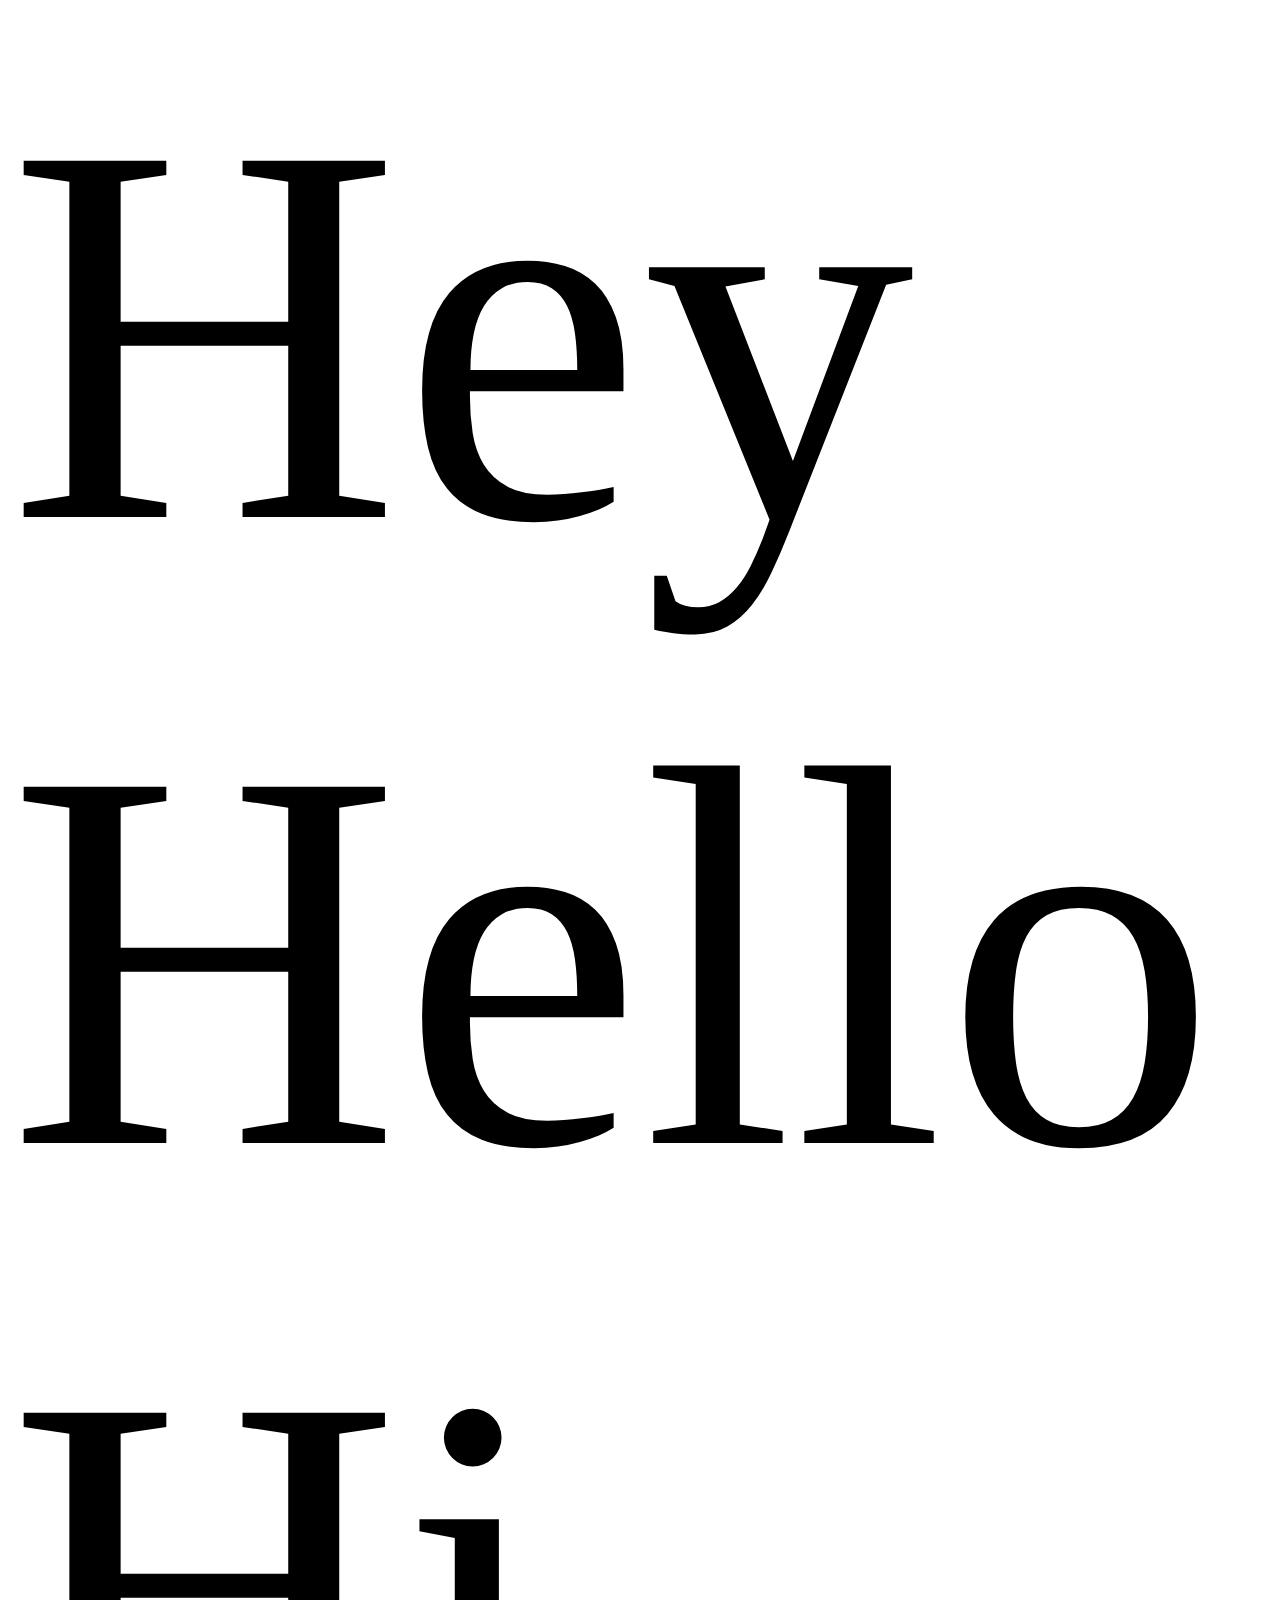
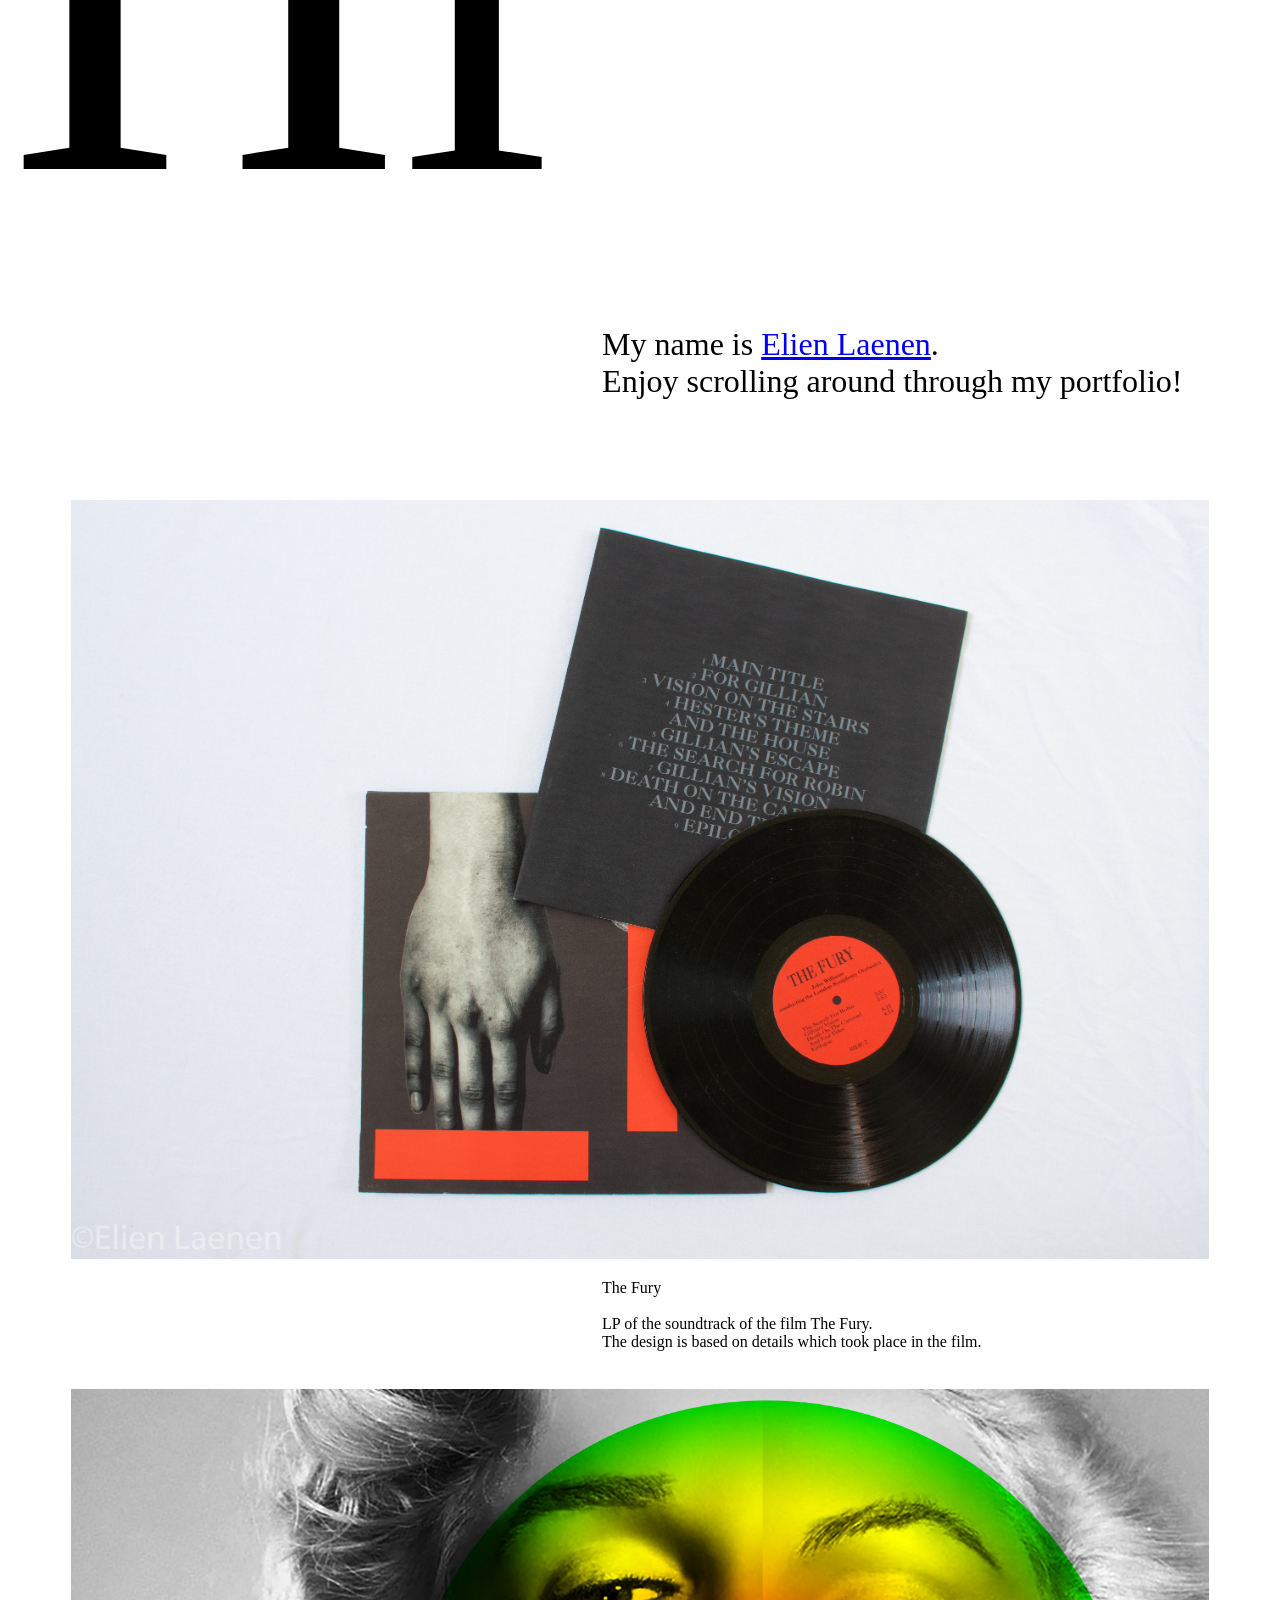
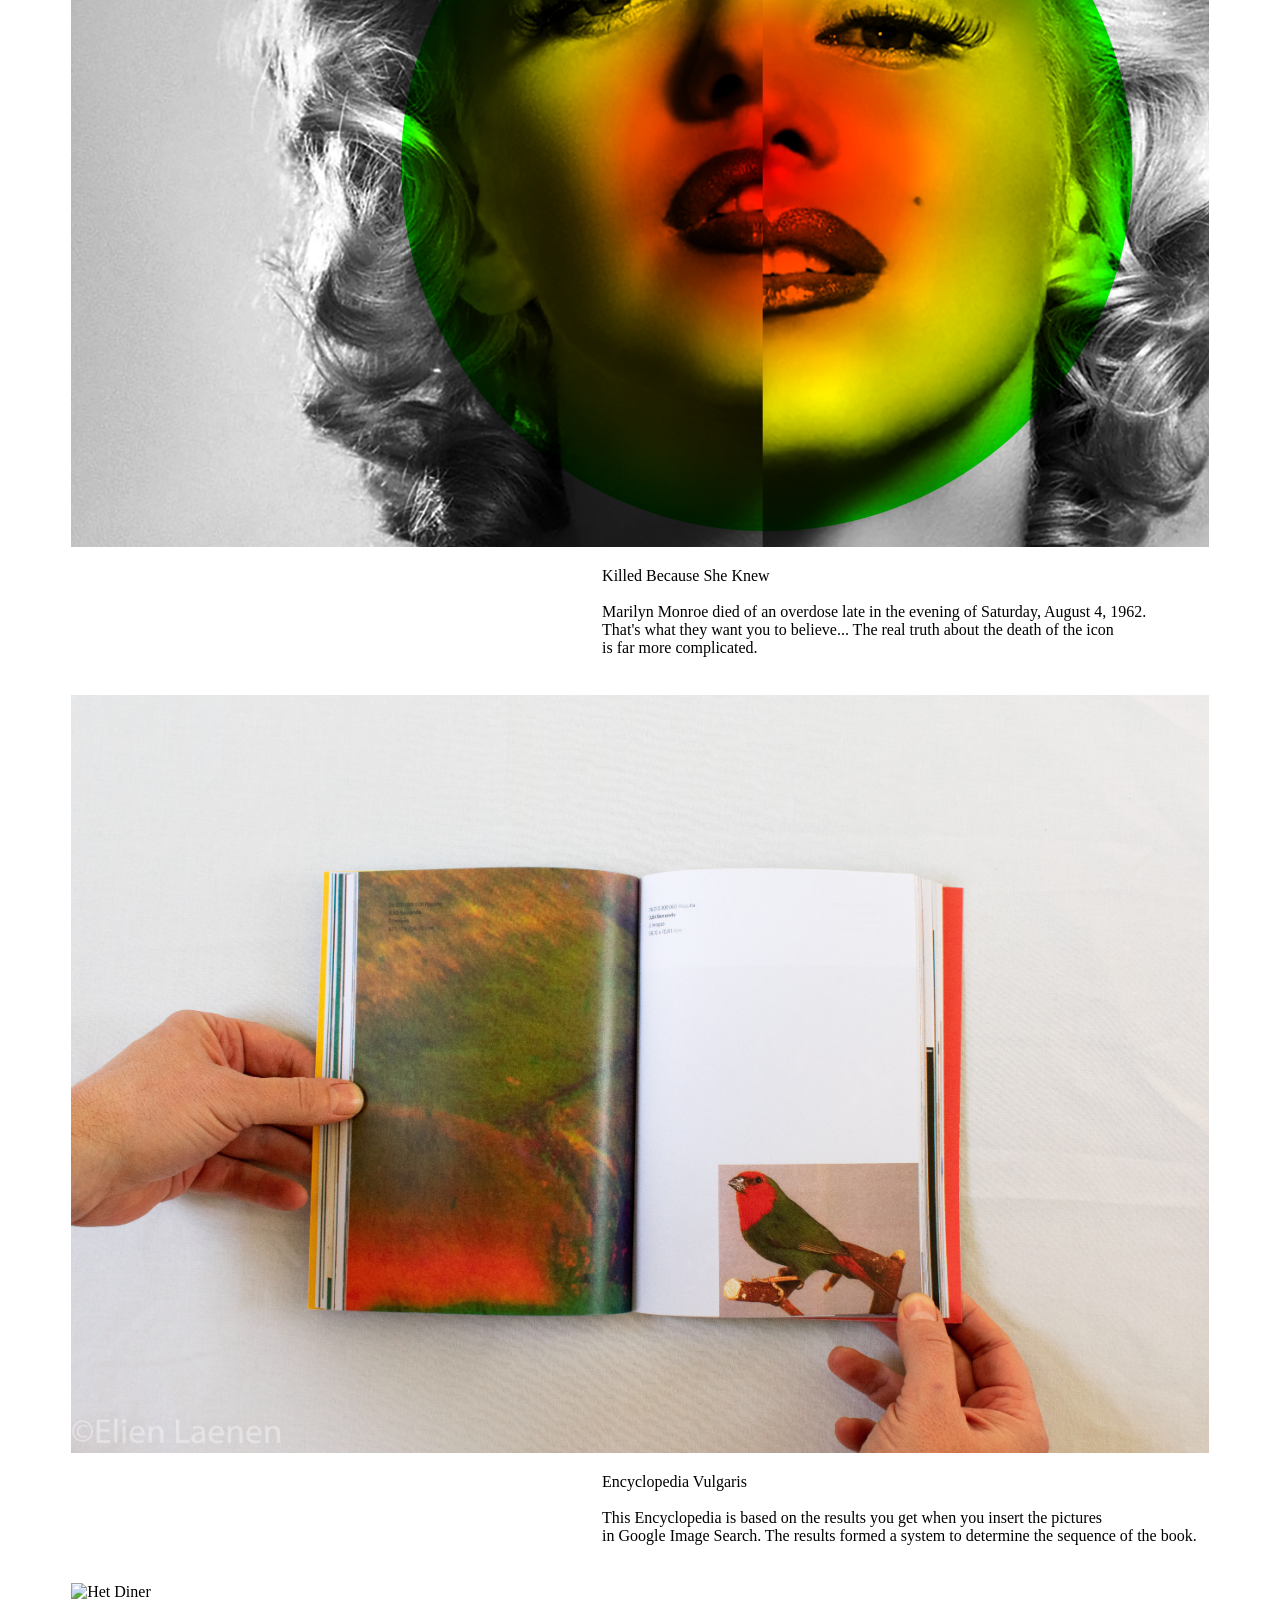
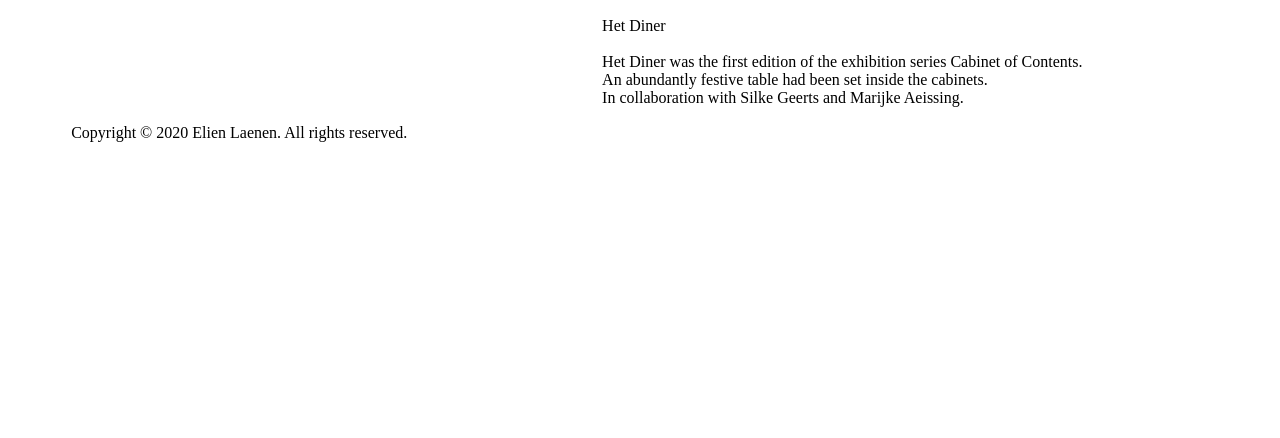
==== index.html @ 36f4681e "Add files via upload" ====
<!DOCTYPE html>
<html lang="nl">

<head>
    <meta charset="UTF-8">
    <title>Elien Laenen Portfolio</title>
    <link rel="stylesheet" href="Elien.css">

    <!-- Global site tag (gtag.js) - Google Analytics -->
    <script async src="https://www.googletagmanager.com/gtag/js?id=UA-152954721-1"></script>
    <script>
        window.dataLayer = window.dataLayer || [];

        function gtag() {
            dataLayer.push(arguments);
        }
        gtag('js', new Date());

        gtag('config', 'UA-152954721-1');

    </script>
    <link href="https://fonts.googleapis.com/css?family=Lato|Oswald&display=swap" rel="stylesheet">
    <link href="https://fonts.googleapis.com/css?family=Baskervville:400,400i|EB+Garamond&display=swap" rel="stylesheet">

    <link href="./pointer.css" rel="stylesheet">
    <script src="./pointer.js"></script>


</head>

<body>


    <h1>
        <div class="animated">
            <span>Hey</span>
            <span>Hello</span>
            <span>Hi</span>
        </div>
    </h1>

    <h2>
        My name is <a href="ElienLaenen.html" target="_parent" >Elien Laenen</a>. <br>
        Enjoy scrolling around through my portfolio!
    </h2><br><br>

    <div class="slideshow-container">
        <div class="mySlides1 fade">
            <img src="beelden/furyoverzicht.jpg" alt="The Fury" width="100%">

        </div>
        <div class="mySlides1 fade">
            <img src="beelden/furyvoor.jpg" alt="The Fury" width="100%">

        </div>
        <div class="mySlides1 fade">
            <img src="beelden/furyachter.jpg" alt="The Fury" width="100%">

        </div>

        <a class="prev" onclick="plusSlides(-1, 0)">&#10094;</a> <a class="next" onclick="plusSlides(1, 0)">&#10095;</a>
        <div style="text-align:center"> <span class="dot" onclick="currentSlide(1,0)"></span> <span class="dot" onclick="currentSlide(2,0)"></span> <span class="dot" onclick="currentSlide(3,0)"></span> </div>
    </div>
    <h3>
        The Fury <br><br>
        LP of the soundtrack of the film The Fury.<br>
        The design is based on details which took place in the film.

    </h3>

    <div class="slideshow-container">
        <div class="mySlides2 fade">
            <img src="beelden/marilyn_monroe_closeupp.jpg" alt="<M>rilyn Monroe</M>" width="100%">

        </div>
        <div class="mySlides2 fade">
            <img src="beelden/marilyn_monroe_closeupp2.jpg" alt="<M>rilyn Monroe</M>" width="100%">

        </div>
        <div class="mySlides2 fade">
            <img src="beelden/marilyn_monroe_closeupp3.jpg" alt="<M>rilyn Monroe</M>" width="100%">

        </div>
        <a class="prev" onclick="plusSlides(-1, 1)">&#10094;</a> <a class="next" onclick="plusSlides(1, 1)">&#10095;</a>
        <div style="text-align:center"> <span class="dot" onclick="currentSlide(1,1)"></span> <span class="dot" onclick="currentSlide(2,1)"></span> <span class="dot" onclick="currentSlide(3,1)"></span> </div>
    </div>
    <h3>
        Killed Because She Knew <br><br>
        Marilyn Monroe died of an overdose late in the evening of Saturday, August 4, 1962. <br>That's what they want you to believe... The real truth about the death of the icon<br> is far more complicated.

    </h3>

    <div class="slideshow-container">
        <div class="mySlides3 fade">
            <img src="beelden/E3.jpg" alt="Encyclopedie" width="100%">
        </div>
        <div class="mySlides3 fade">
            <img src="beelden/E2.jpg" alt="Encyclopedie" width="100%">
        </div>
        <div class="mySlides3 fade">
            <img src="beelden/E1.jpg" alt="Encyclopedie" width="100%">
        </div>
        <a class="prev" onclick="plusSlides(-1, 2)">&#10094;</a> <a class="next" onclick="plusSlides(1, 2)">&#10095;</a>
        <div style="text-align:center"> <span class="dot" onclick="currentSlide(1,2)"></span> <span class="dot" onclick="currentSlide(2,2)"></span> <span class="dot" onclick="currentSlide(3,2)"></span> </div>
    </div>

    <h3>
        Encyclopedia Vulgaris <br><br>
        This Encyclopedia is based on the results you get when you insert the pictures <br>in Google Image Search. The results formed a system to determine the sequence of the book.

    </h3>

    <div class="slideshow-container">
        <div class="mySlides4 fade">
            <img src="beelden/Banketgen3.jpg" alt="Het Diner" width="100%">
        </div>
        <div class="mySlides4 fade">
            <img src="beelden/Banketgen6.jpg" alt="Het Diner" width="100%">
        </div>
        <div class="mySlides4 fade">
            <img src="beelden/Banketgen5.jpg" alt="Het Diner" width="100%">
        </div>
        <div class="mySlides4 fade">
            <img src="beelden/banketgen1_2.jpg" alt="Het Diner" width="100%">

        </div>
        <a class="prev" onclick="plusSlides(-1, 3)">&#10094;</a> <a class="next" onclick="plusSlides(1, 3)">&#10095;</a>
        <div style="text-align:center"> <span class="dot" onclick="currentSlide(1,3)"></span> <span class="dot" onclick="currentSlide(2,3)"></span> <span class="dot" onclick="currentSlide(3,3)"></span> </div>
    </div>
    
     <h3>
        Het Diner <br><br>
       Het Diner was the first edition of the exhibition series Cabinet of Contents. <br>An abundantly festive table had been set inside the cabinets.
       <br> In collaboration with Silke Geerts and Marijke Aeissing.

    </h3>
    <!--     <div class="slideshow-container">
        <div class="mySlides5 fade">
            <!--Image here-->
    <!--          <div class="image img1">Image 5-1</div>
        </div>
        <div class="mySlides5 fade">
            <!--Image here-->
    <!--           <div class="image img2">Image 5-2</div>
        </div>
        <div class="mySlides5 fade">
            <!--Image here-->
    <!--           <div class="image img3">Image 5-3</div>
        </div>
        <a class="prev" onclick="plusSlides(-1, 4)">&#10094;</a> <a class="next" onclick="plusSlides(1, 4)">&#10095;</a>
        <div style="text-align:center"> <span class="dot" onclick="currentSlide(1,4)"></span> <span class="dot" onclick="currentSlide(2,4)"></span> <span class="dot" onclick="currentSlide(3,4)"></span> </div>
    </div> -->

    <script>
        var slideIndex = [1, 1, 1, 1, 1];
        var slideId = ["mySlides1", "mySlides2", "mySlides3", "mySlides4", "mySlides5"]
        showSlides(1, 0);
        showSlides(1, 1);
        showSlides(1, 2);
        showSlides(1, 3);
        showSlides(1, 4);

        function plusSlides(n, no) {
            showSlides(slideIndex[no] += n, no);
        }

        function currentSlide(n, no) {
            showSlides(slideIndex[no] = n, no);
        }

        function showSlides(n, no) {
            var i;
            var x = document.getElementsByClassName(slideId[no]);
            if (n > x.length) {
                slideIndex[no] = 1
            }
            if (n < 1) {
                slideIndex[no] = x.length
            }
            for (i = 0; i < x.length; i++) {
                x[i].style.display = "none";
            }
            x[slideIndex[no] - 1].style.display = "block";
        }

    </script>
<footer>
  <p3>Copyright © 2020 Elien Laenen. All rights reserved.</p3>
  
</footer>

</body>

</html>
---- Elien.css ----
@font-face {
    font-family: "century_old_style_revival_tRg";
    src: url("file:///C:/Users/elien/Documents/eigen%20projecten/site/Fonts/elienlaenen_revival-webfont.eot");
    src: url("file:///C:/Users/elien/Documents/eigen%20projecten/site/Fonts/elienlaenen_revival-webfont.woff") format("woff"),
        url("file:///C:/Users/elien/Documents/eigen%20projecten/site/Fonts/elienlaenen_revival-webfont.ttf") format("truetype"),
        url("file:///C:/Users/elien/Documents/eigen%20projecten/site/Fonts/elienlaenen_revival-webfont.svg#TypoRevival") format("svg");
    font-weight: normal;
    font-style: normal;
}

@font-face {
    font-family: "drupeletregular";
    src: url("file:///C:/Users/elien/Documents/eigen%20projecten/site/Fonts/elienlaenen_drupelet-webfont.eot");
    src: url("file:///C:/Users/elien/Documents/eigen%20projecten/site/Fonts/elienlaenen_drupelet-webfont.woff2") format('woff2'),
        url("file:///C:/Users/elien/Documents/eigen%20projecten/site/Fonts/elienlaenen_drupelet-webfont.woff") format('woff'),
        url("file:///C:/Users/elien/Documents/eigen%20projecten/site/Fonts/elienlaenen_drupelet-webfont.ttf") format('truetype');
    font-weight: normal;
    font-style: normal;
}


@font-face {
    font-family: "Crookregular";
    src: url("file:///C:/Users/elien/Documents/eigen%20projecten/site/Fonts/elienlaenen_crook-webfont.eot");
    src: url("file:///C:/Users/elien/Documents/eigen%20projecten/site/Fonts/elienlaenen_crook-webfont.woff2") format('woff2'),
        url("file:///C:/Users/elien/Documents/eigen%20projecten/site/Fonts/elienlaenen_crook-webfont.woff") format('woff'),
        url("file:///C:/Users/elien/Documents/eigen%20projecten/site/Fonts/elienlaenen_crook-webfont.ttf") format('truetype');
    font-weight: normal;
    font-style: normal;

}



/*body { cursor: url(cursorPNG2-01.png), pointer ; } */


/* @keyframes h1 {
0% {opacity:0;}
100% {opacity:1;}
}
*/

@-webkit-keyframes fade-in {
    0% {
        opacity: 0;
    }

    100% {
        opacity: 1;
    }
}

@keyframes fade-in {
    0% {
        opacity: 0;
    }

    100% {
        opacity: 1;
    }
}

h1 span {
    font-family: "drupeletregular";
    font-size: 1700%;
    text-align: center;
    font-weight: normal;
    animation-name: h1;
    animation-duration: 3s;
    animation-direction: alternate;

    -webkit-animation: fade-in 2s ease-in 0s infinite alternate both;
    animation: fade-in 2s ease-in 0s infinite alternate both;
}

h1 span:nth-child(2) {
    animation-delay: 2s;
    -ms-animation-delay: 2s;
    -webkit-animation-delay: 2s;
}

h1 span:nth-child(3) {
    animation-delay: 3s;
    -ms-animation-delay: 3s;
    -webkit-animation-delay: 3s;
}

h1 span:nth-child(4) {
    animation-delay: 5s;
    -ms-animation-delay: 5s;
    -webkit-animation-delay: 5s;
}


h2 {
    font-family: "century_old_style_revival_tRg";
    font-weight: normal;
    font-size: 200%;
    padding-left: 47%;

}

h3 {
    font-family: "century_old_style_revival_tRg";
    font-weight: normal;
    font-size: 100%;
    padding-left: 47%;
}

h4 {
    font-family: "century_old_style_revival_tRg";
    font-weight: normal;
    font-size: 200%;
    padding-left: 30%;
}

p {
    font-family: "century_old_style_revival_tRg";
    font-weight: normal;
    font-size: 100%;
    padding-left: 30%;
    padding-right: 30%;
    line-height: 120%;
}

p2 {
    font-family: "century_old_style_revival_tRg";
    font-weight: normal;
    font-size: 100%;
    padding-right: 30%;
    line-height: 120%;
    padding-left: 30%;
    position: absolute;
    bottom: 0%;
    width: 99%;
    height: 4%;
}

p3 {
    font-family: "century_old_style_revival_tRg";
    font-weight: normal;
    font-size: 100%;
    padding-right: 30%;
    line-height: 120%;
    margin-left: 5%;
    position: relative;
    bottom: 0%;
    width: 99%;
}



* {
    box-sizing: border-box
}

/* Slideshow container */
.slideshow-container {
    max-width: 90%;
    position: relative;
    margin: auto;
    margin-top: 3%;
}

/* Hide the images by default */
.mySlides {
    display: none;
}



/* Next & previous buttons */

.next {
    cursor: url(pijlR2.png), pointer;
    ;
    position: absolute;
    top: 0px;
    width: auto;
    height: 100%;
    padding: 20%;
    color: transparent;
    font-weight: bold;
    font-size: 18px;
    transition: 0.6s ease;
    user-select: none;
}

.prev {
    cursor: url(pijlL2.png), pointer;
    ;
    position: absolute;
    top: 0px;
    width: auto;
    height: 100%;
    padding: 20%;
    color: transparent;
    font-weight: bold;
    font-size: 18px;
    transition: 0.6s ease;
    user-select: none;
}

/* Position the "next button" to the right */
.next {
    right: 0;

}

/* On hover, add a black background color with a little bit see-through */
.prev:hover,
.next:hover {
    background-color: transparent;
}

/* Caption text */
.text {
    color: black;
    font-family: "century_old_style_revival_tRg";
    font-size: 16px;
    position: absolute;
    bottom: 8px;
    width: 100%;
    text-align: center;
}



/* Fading animation */
.fade {
    -webkit-animation-name: fade;
    -webkit-animation-duration: 1.5s;
    animation-name: fade;
    animation-duration: 1.5s;
}

@-webkit-keyframes fade {
    from {
        opacity: .4
    }

    to {
        opacity: 1
    }
}

@keyframes fade {
    from {
        opacity: .4
    }

    to {
        opacity: 1
    }
}


.afbeeldingen {

    display: inline;

}
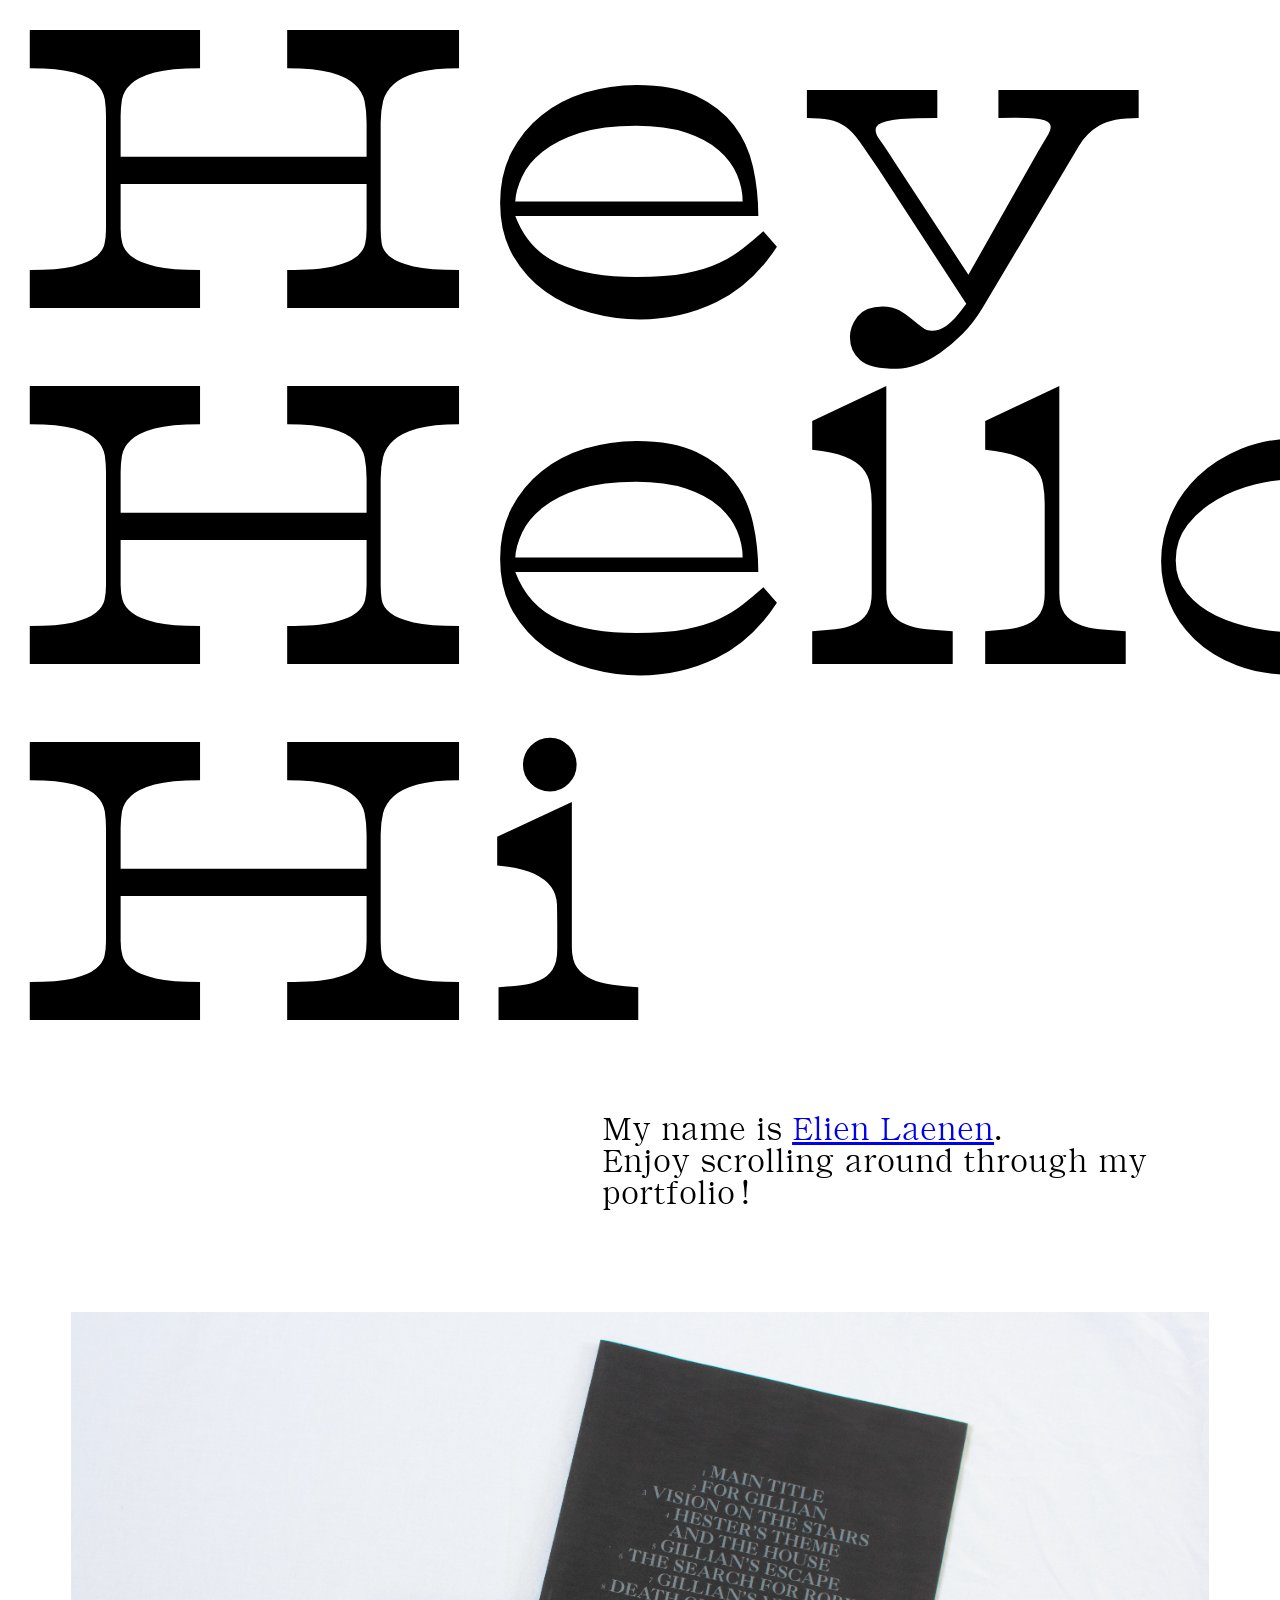
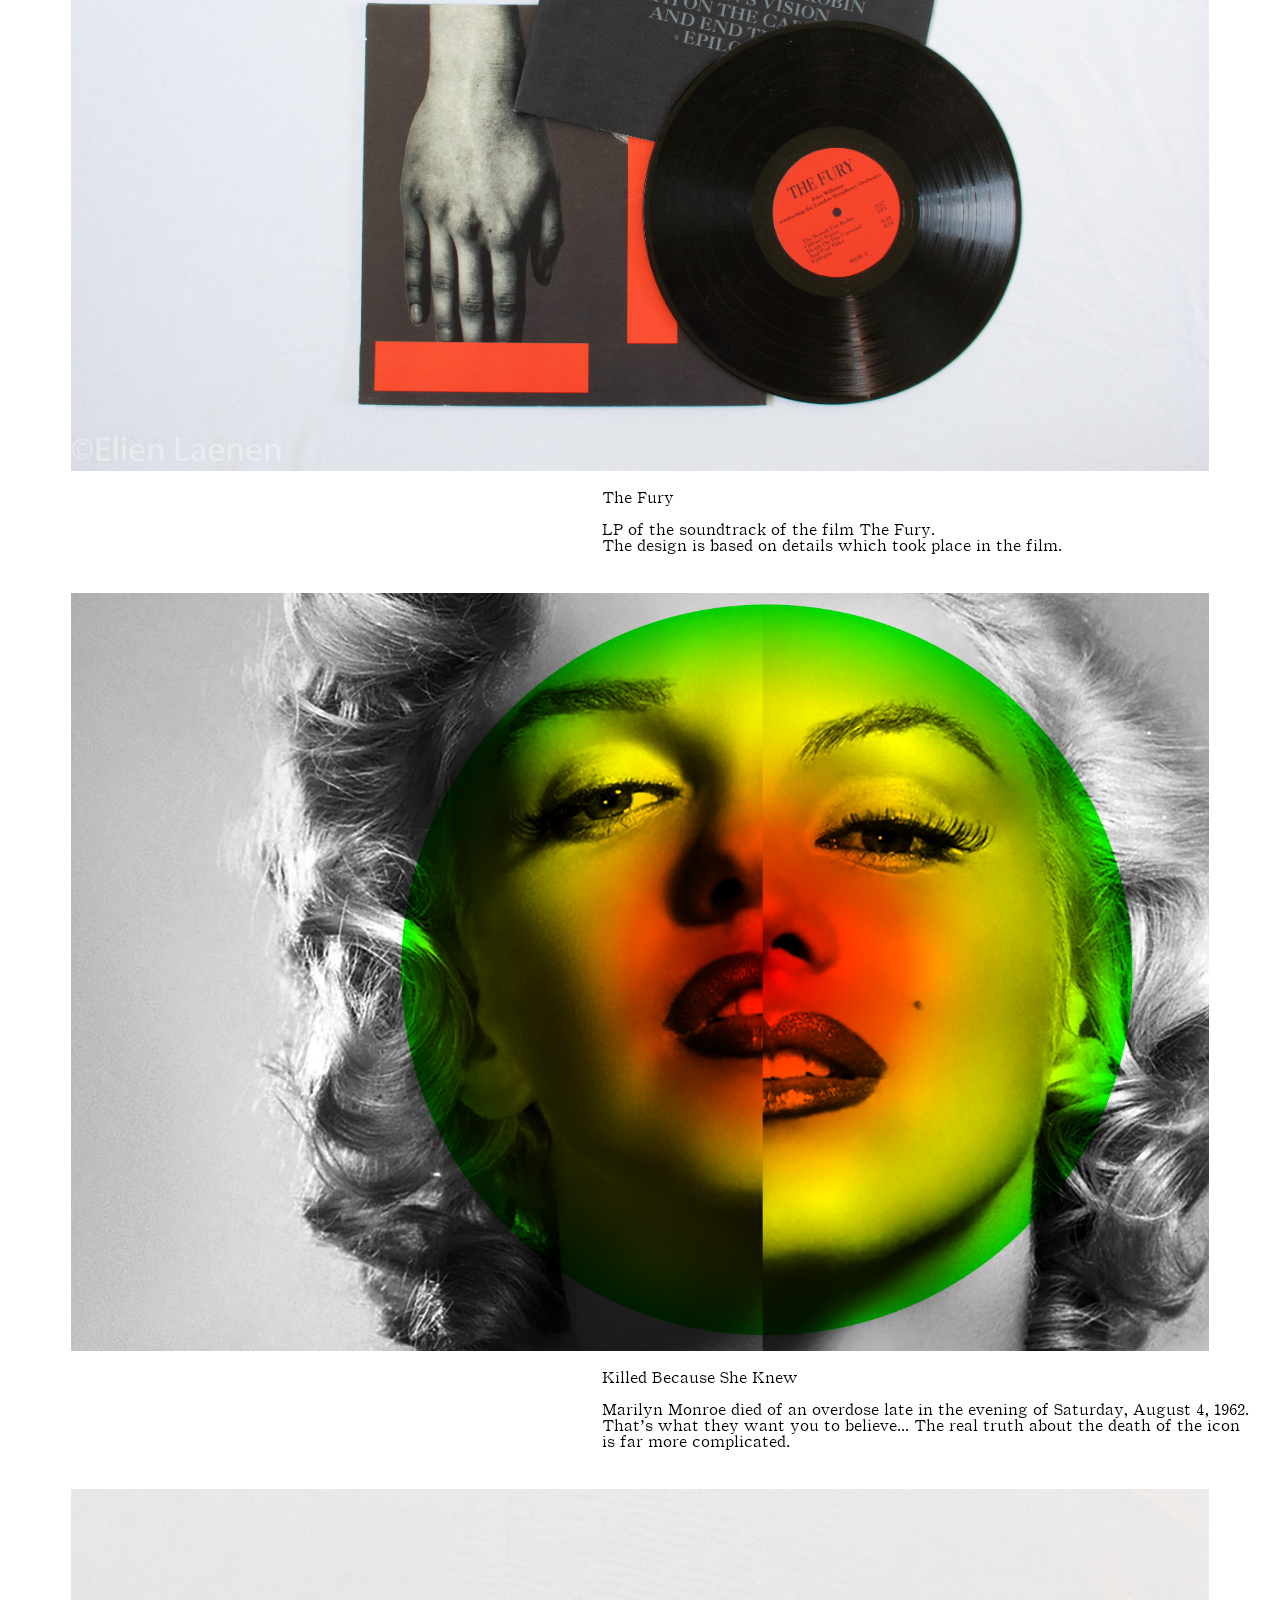
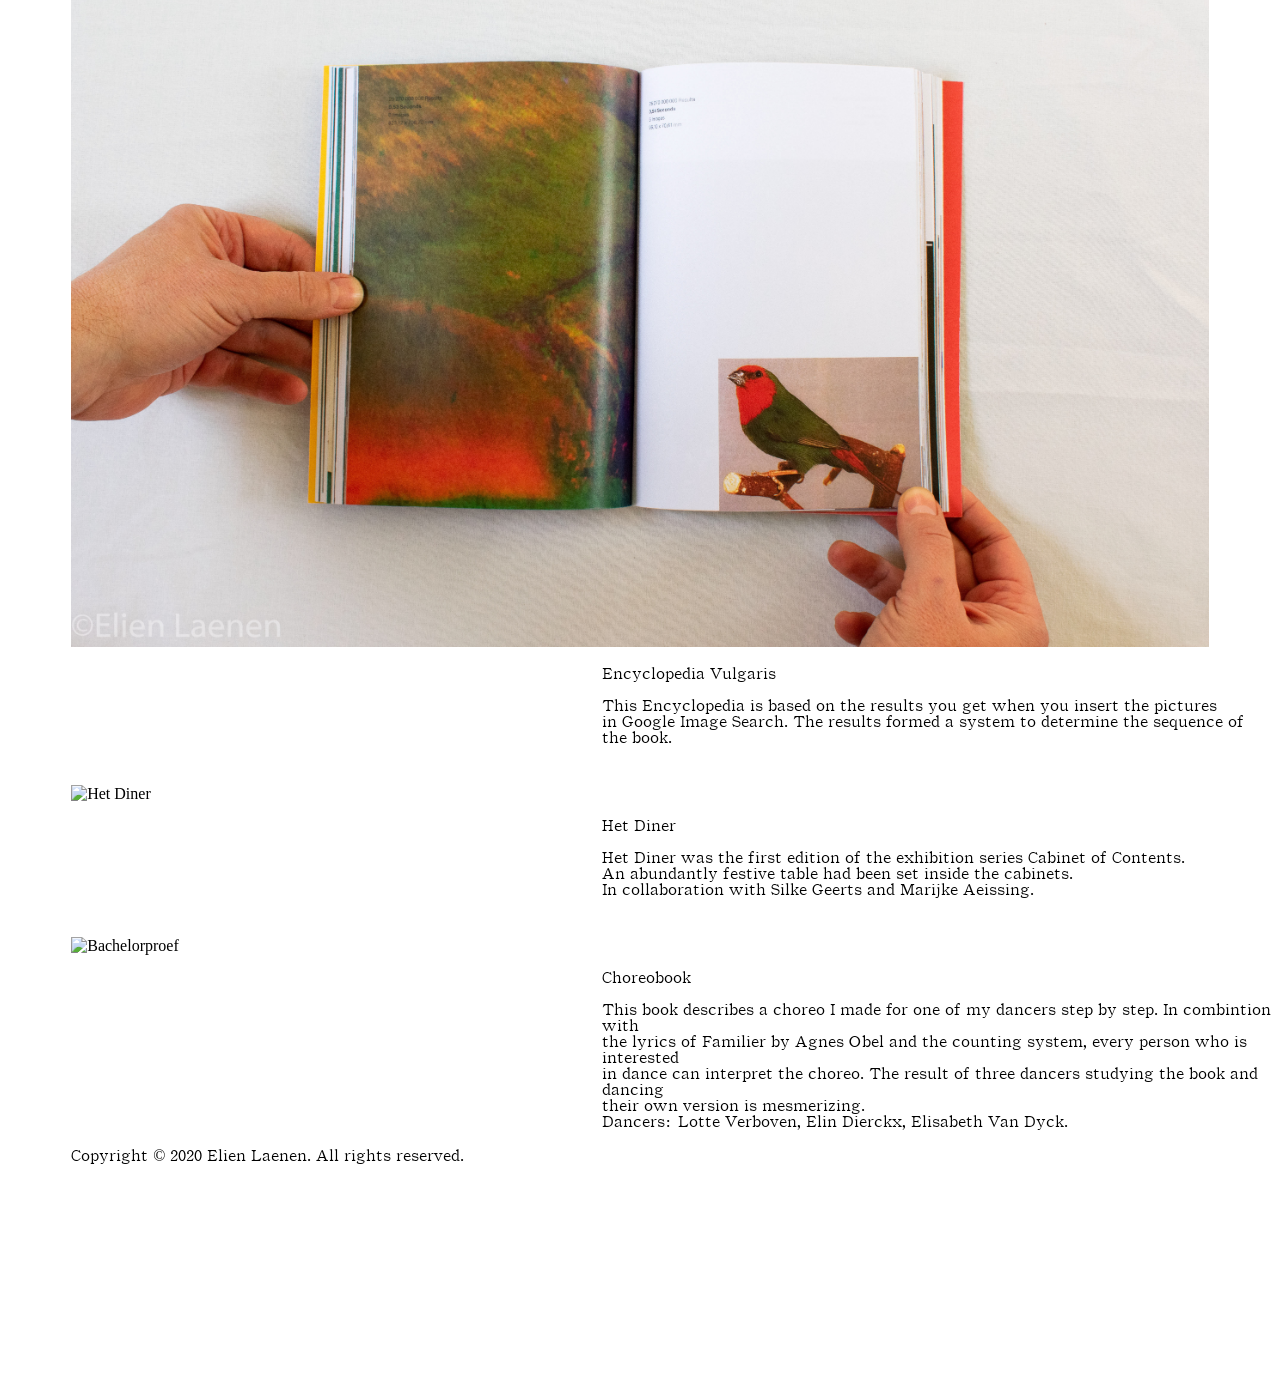
==== commit 9234aad7: "Add files via upload" ====
--- a/index.html
+++ b/index.html
@@ -40,7 +40,7 @@
     </h1>
 
     <h2>
-        My name is <a href="ElienLaenen.html" target="_parent" >Elien Laenen</a>. <br>
+        My name is <a href="ElienLaenen.html" target="_parent">Elien Laenen</a>. <br>
         Enjoy scrolling around through my portfolio!
     </h2><br><br>
 
@@ -127,29 +127,36 @@
         <a class="prev" onclick="plusSlides(-1, 3)">&#10094;</a> <a class="next" onclick="plusSlides(1, 3)">&#10095;</a>
         <div style="text-align:center"> <span class="dot" onclick="currentSlide(1,3)"></span> <span class="dot" onclick="currentSlide(2,3)"></span> <span class="dot" onclick="currentSlide(3,3)"></span> </div>
     </div>
-    
-     <h3>
+
+    <h3>
         Het Diner <br><br>
-       Het Diner was the first edition of the exhibition series Cabinet of Contents. <br>An abundantly festive table had been set inside the cabinets.
-       <br> In collaboration with Silke Geerts and Marijke Aeissing.
-
-    </h3>
-    <!--     <div class="slideshow-container">
+        Het Diner was the first edition of the exhibition series Cabinet of Contents. <br>An abundantly festive table had been set inside the cabinets.
+        <br> In collaboration with Silke Geerts and Marijke Aeissing.
+
+    </h3>
+
+    <div class="slideshow-container">
         <div class="mySlides5 fade">
-            <!--Image here-->
-    <!--          <div class="image img1">Image 5-1</div>
+            <img src="beelden/200.JPG" alt="Bachelorproef" width="100%">
         </div>
         <div class="mySlides5 fade">
-            <!--Image here-->
-    <!--           <div class="image img2">Image 5-2</div>
+            <img src="beelden/201.JPG" alt="Bachelorproef" width="100%">
         </div>
         <div class="mySlides5 fade">
-            <!--Image here-->
-    <!--           <div class="image img3">Image 5-3</div>
-        </div>
+            <img src="beelden/202.JPG" alt="Bachelorproef" width="100%">
+        </div>
+    <div class="mySlides5 fade">
+        <video width="100%" controls>
+            <source src="beelden/FILMJURY.mp4" type="video/mp4">
+        </video>
+    </div>
         <a class="prev" onclick="plusSlides(-1, 4)">&#10094;</a> <a class="next" onclick="plusSlides(1, 4)">&#10095;</a>
         <div style="text-align:center"> <span class="dot" onclick="currentSlide(1,4)"></span> <span class="dot" onclick="currentSlide(2,4)"></span> <span class="dot" onclick="currentSlide(3,4)"></span> </div>
-    </div> -->
+    </div>
+    <h3>
+        Choreobook <br><br>
+        This book describes a choreo I made for one of my dancers step by step. In combintion with <br> the lyrics of Familier by Agnes Obel and the counting system, every person who is interested <br>in dance can interpret the choreo. The result of three dancers studying the book and dancing <br>their own version is mesmerizing. <br> Dancers: Lotte Verboven, Elin Dierckx, Elisabeth Van Dyck.
+    </h3>
 
     <script>
         var slideIndex = [1, 1, 1, 1, 1];
@@ -184,10 +191,10 @@
         }
 
     </script>
-<footer>
-  <p3>Copyright © 2020 Elien Laenen. All rights reserved.</p3>
-  
-</footer>
+    <footer>
+        <p3>Copyright © 2020 Elien Laenen. All rights reserved.</p3>
+
+    </footer>
 
 </body>
 
--- a/Elien.css
+++ b/Elien.css
@@ -1,19 +1,19 @@
 @font-face {
     font-family: "century_old_style_revival_tRg";
-    src: url("file:///C:/Users/elien/Documents/eigen%20projecten/site/Fonts/elienlaenen_revival-webfont.eot");
-    src: url("file:///C:/Users/elien/Documents/eigen%20projecten/site/Fonts/elienlaenen_revival-webfont.woff") format("woff"),
-        url("file:///C:/Users/elien/Documents/eigen%20projecten/site/Fonts/elienlaenen_revival-webfont.ttf") format("truetype"),
-        url("file:///C:/Users/elien/Documents/eigen%20projecten/site/Fonts/elienlaenen_revival-webfont.svg#TypoRevival") format("svg");
+    src: url("Fonts/elienlaenen_revival-webfont.eot");
+    src: url("Fonts/elienlaenen_revival-webfont.woff") format("woff"),
+        url("Fonts/elienlaenen_revival-webfont.ttf") format("truetype"),
+        url("Fonts/elienlaenen_revival-webfont.svg#TypoRevival") format("svg");
     font-weight: normal;
     font-style: normal;
 }
 
 @font-face {
     font-family: "drupeletregular";
-    src: url("file:///C:/Users/elien/Documents/eigen%20projecten/site/Fonts/elienlaenen_drupelet-webfont.eot");
-    src: url("file:///C:/Users/elien/Documents/eigen%20projecten/site/Fonts/elienlaenen_drupelet-webfont.woff2") format('woff2'),
-        url("file:///C:/Users/elien/Documents/eigen%20projecten/site/Fonts/elienlaenen_drupelet-webfont.woff") format('woff'),
-        url("file:///C:/Users/elien/Documents/eigen%20projecten/site/Fonts/elienlaenen_drupelet-webfont.ttf") format('truetype');
+    src: url("Fonts/elienlaenen_drupelet-webfont.eot");
+    src: url("Fonts/elienlaenen_drupelet-webfont.woff2") format('woff2'),
+        url("Fonts/elienlaenen_drupelet-webfont.woff") format('woff'),
+        url("Fonts/elienlaenen_drupelet-webfont.ttf") format('truetype');
     font-weight: normal;
     font-style: normal;
 }
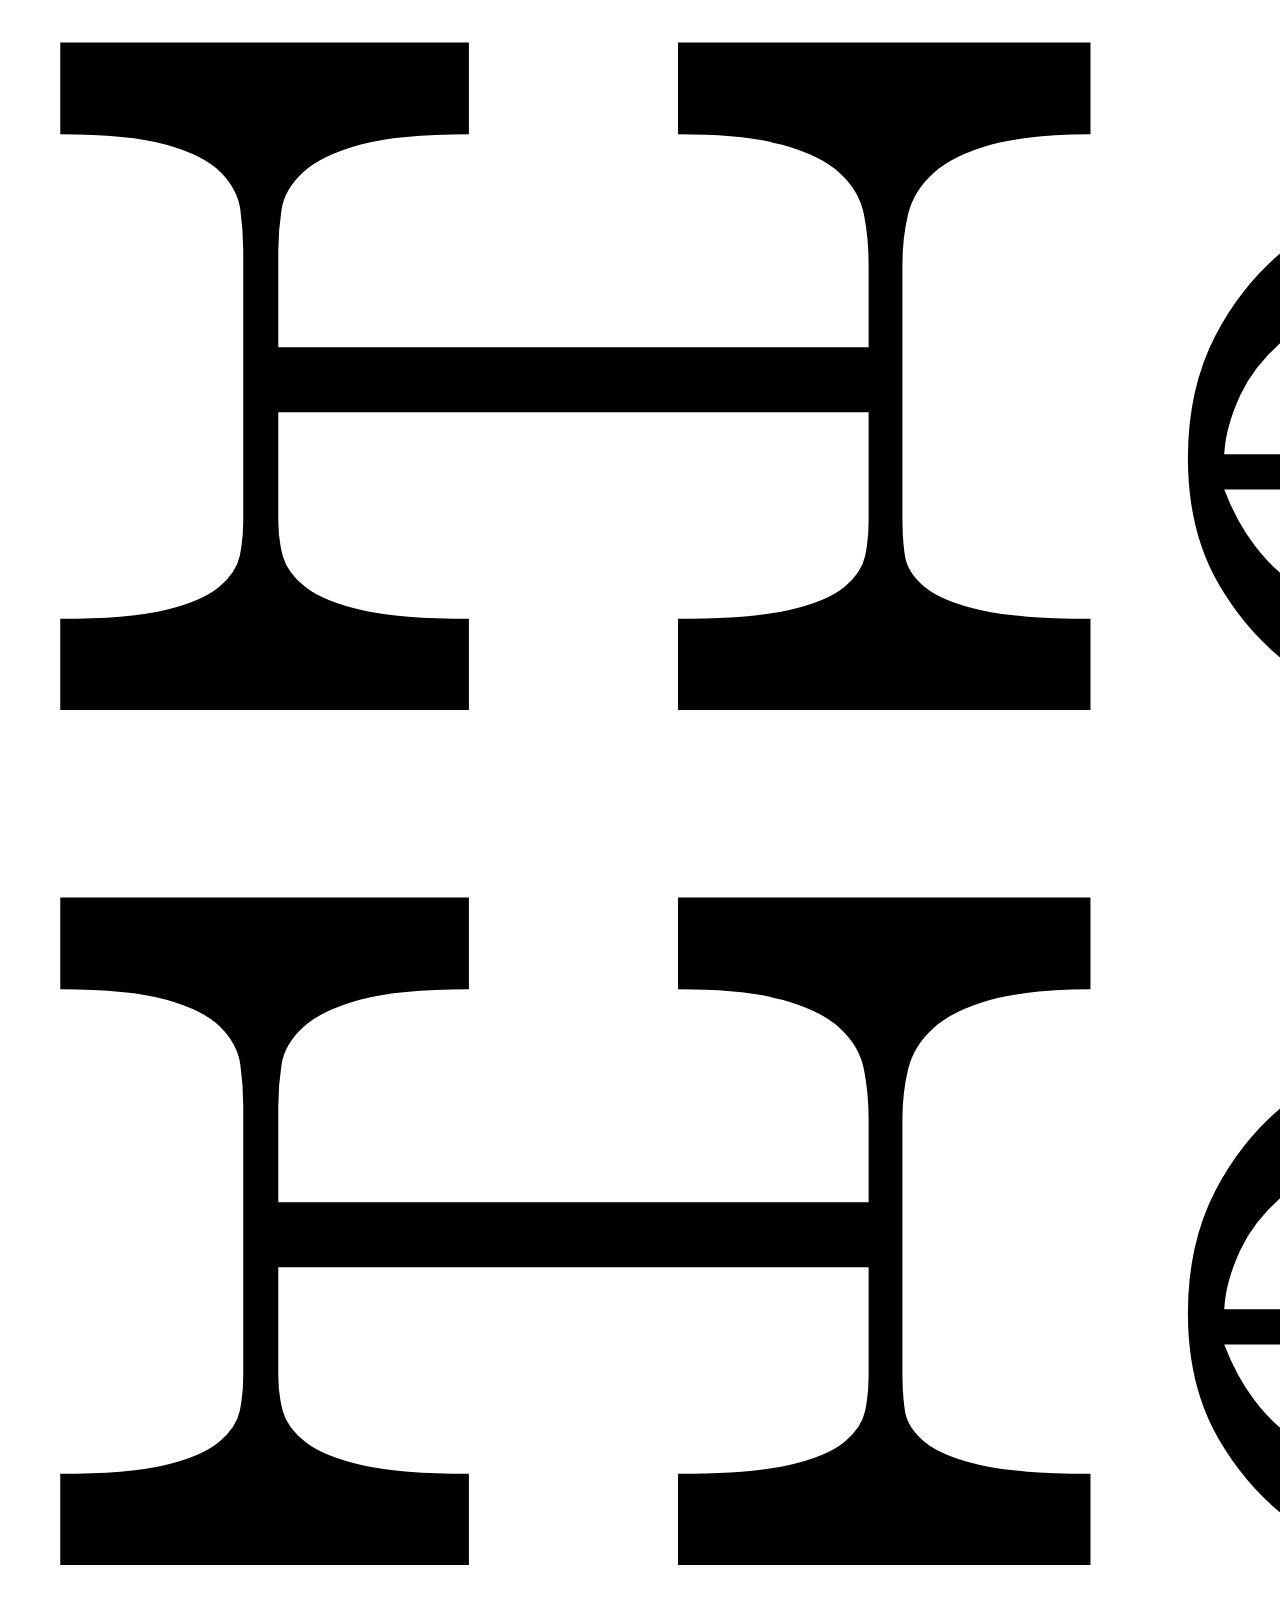
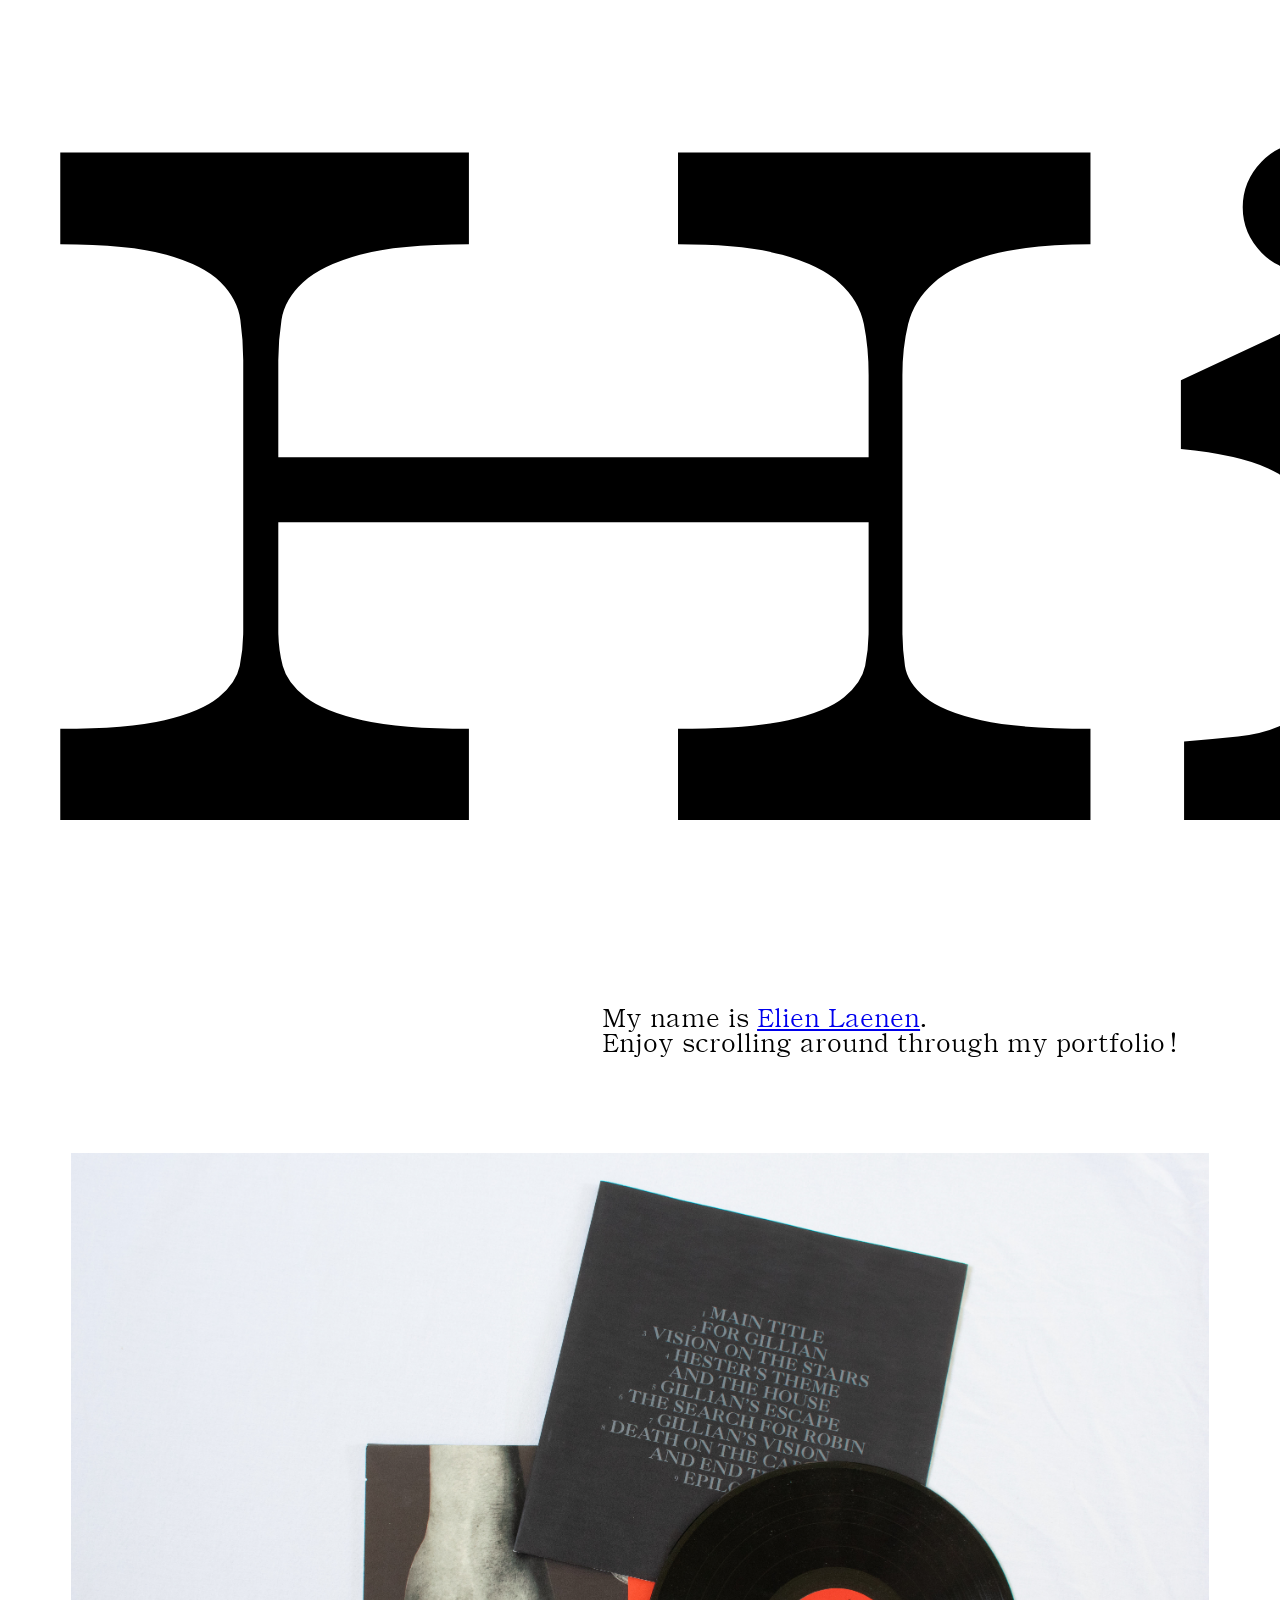
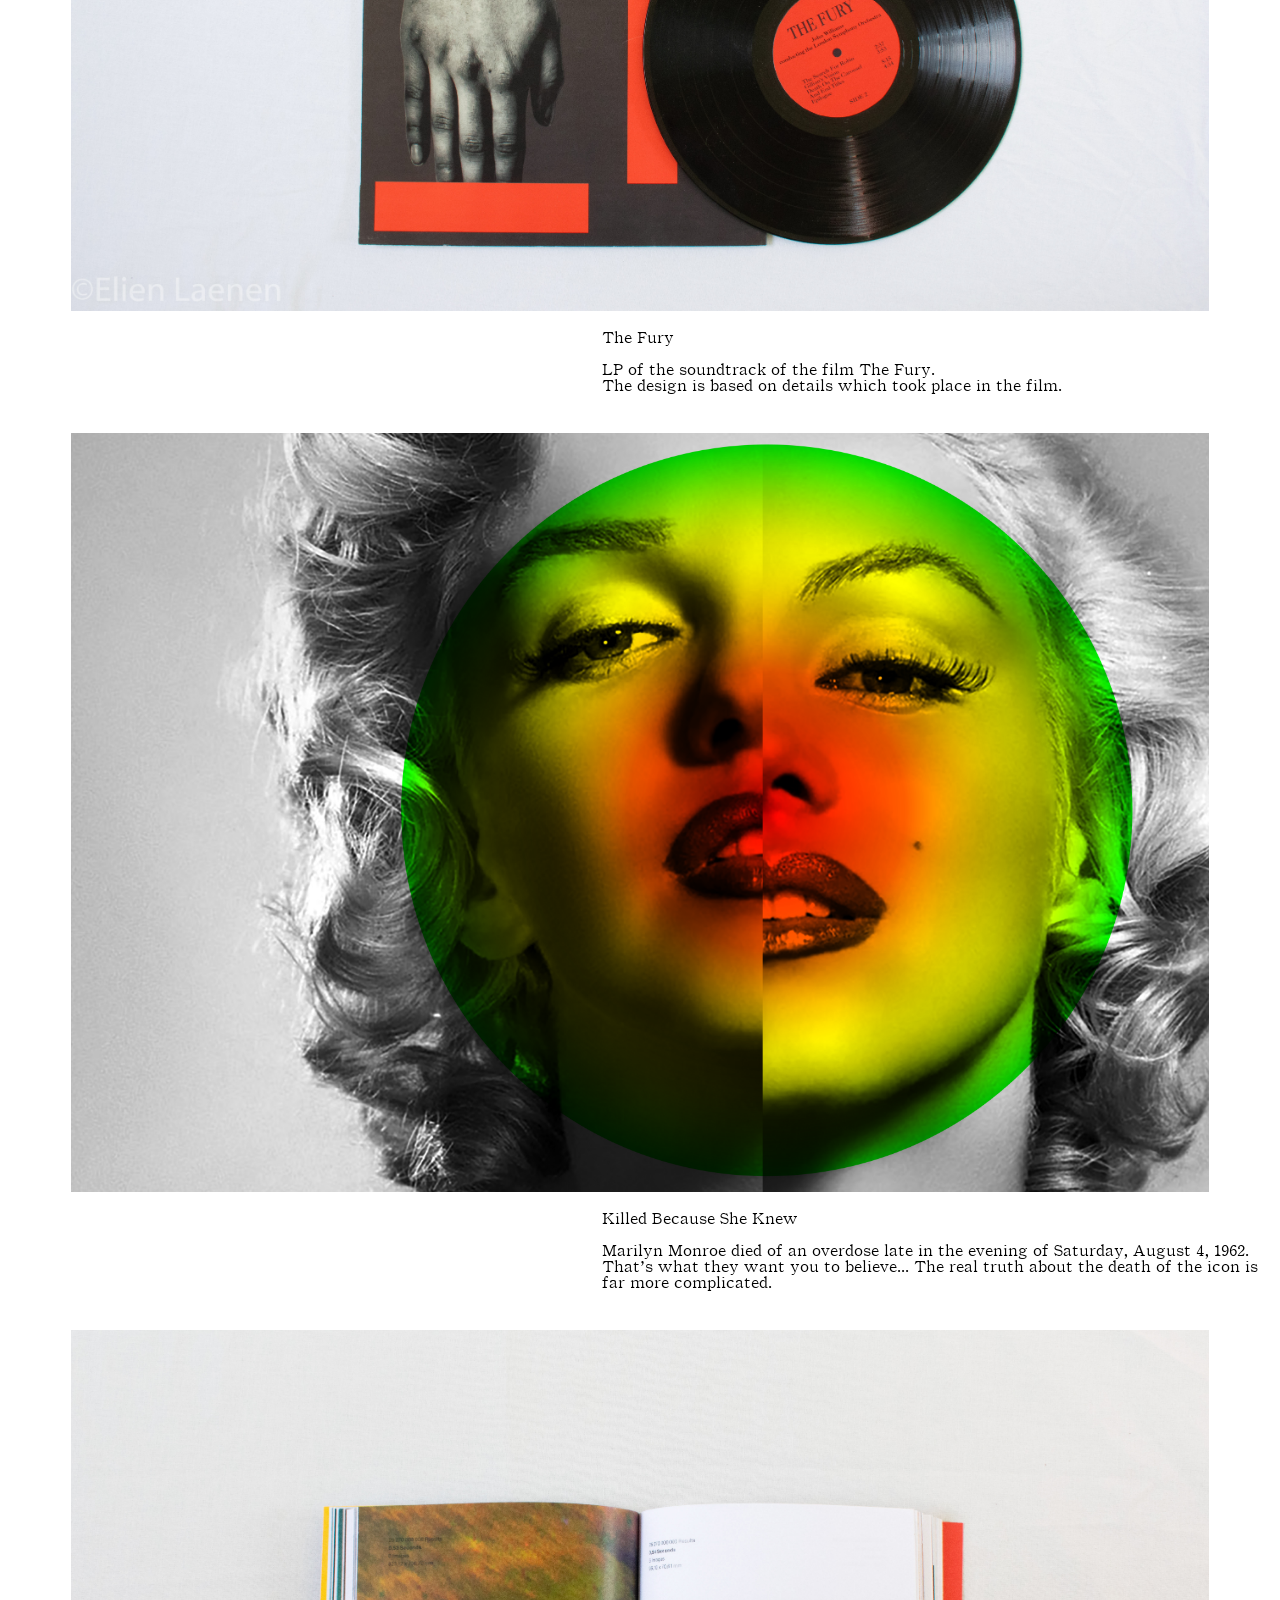
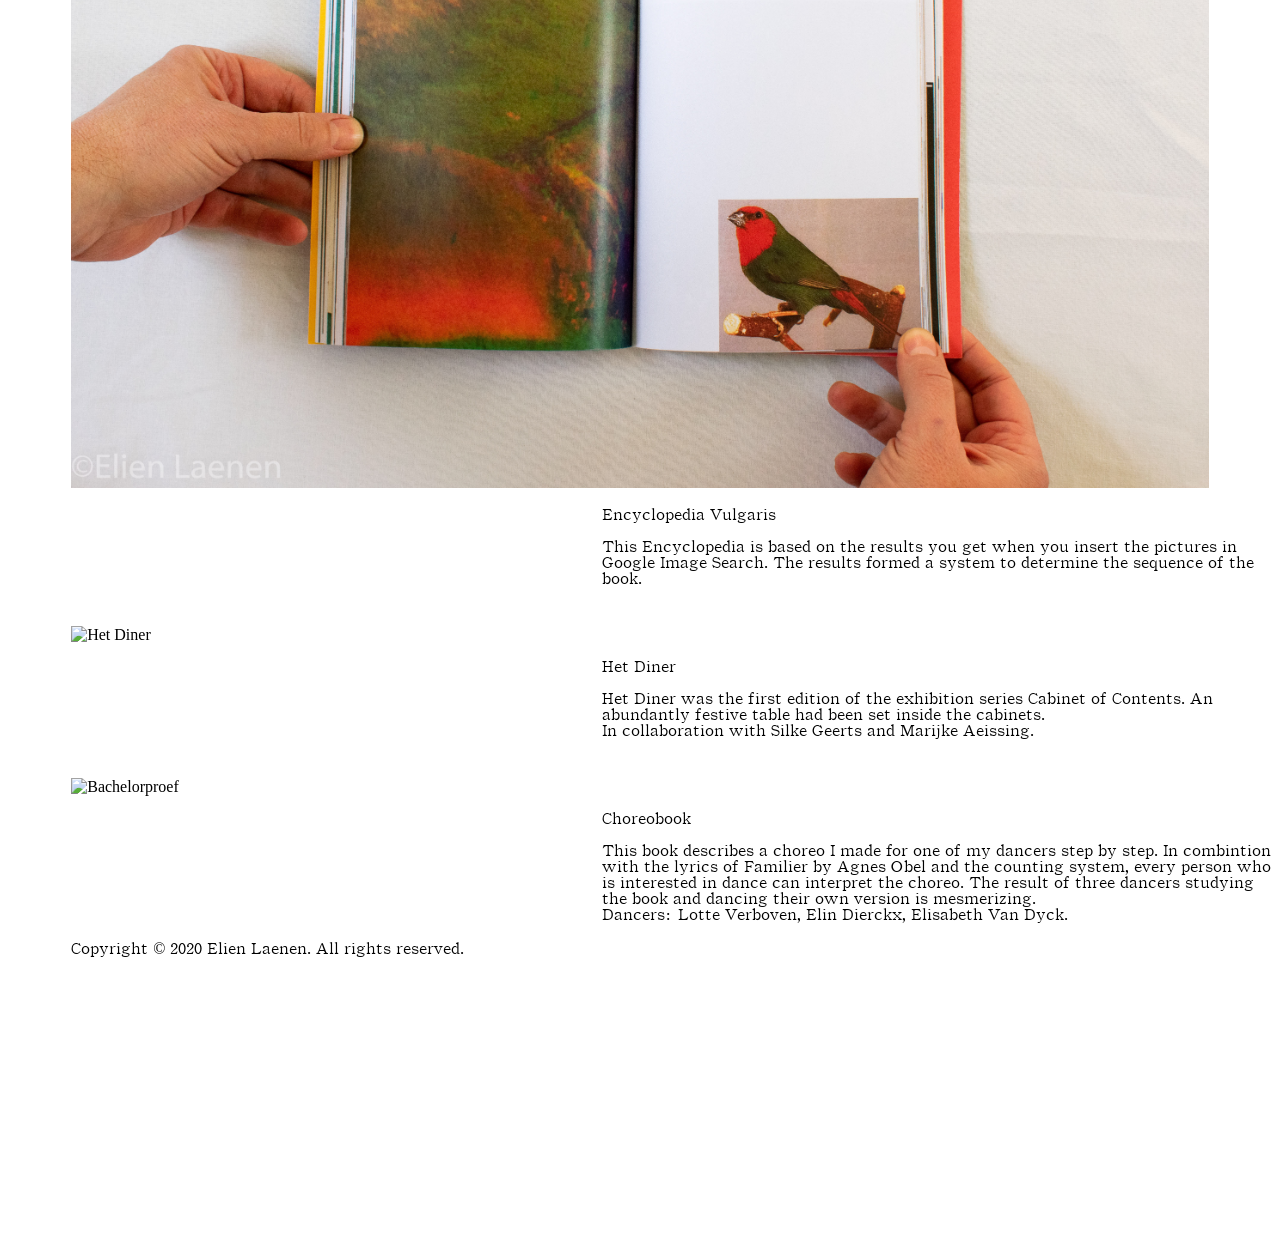
==== commit 93bc4a19: "Update index.html" ====
--- a/index.html
+++ b/index.html
@@ -32,14 +32,14 @@
 
 
     <h1>
-        <div class="animated">
+        <div class="animated" style="font-size:6vw;">
             <span>Hey</span>
             <span>Hello</span>
             <span>Hi</span>
         </div>
     </h1>
 
-    <h2>
+    <h2 style="font-size:2vw;">
         My name is <a href="ElienLaenen.html" target="_parent">Elien Laenen</a>. <br>
         Enjoy scrolling around through my portfolio!
     </h2><br><br>
@@ -86,7 +86,7 @@
     </div>
     <h3>
         Killed Because She Knew <br><br>
-        Marilyn Monroe died of an overdose late in the evening of Saturday, August 4, 1962. <br>That's what they want you to believe... The real truth about the death of the icon<br> is far more complicated.
+        Marilyn Monroe died of an overdose late in the evening of Saturday, August 4, 1962. That's what they want you to believe... The real truth about the death of the icon is far more complicated.
 
     </h3>
 
@@ -106,7 +106,7 @@
 
     <h3>
         Encyclopedia Vulgaris <br><br>
-        This Encyclopedia is based on the results you get when you insert the pictures <br>in Google Image Search. The results formed a system to determine the sequence of the book.
+        This Encyclopedia is based on the results you get when you insert the pictures in Google Image Search. The results formed a system to determine the sequence of the book.
 
     </h3>
 
@@ -130,7 +130,7 @@
 
     <h3>
         Het Diner <br><br>
-        Het Diner was the first edition of the exhibition series Cabinet of Contents. <br>An abundantly festive table had been set inside the cabinets.
+        Het Diner was the first edition of the exhibition series Cabinet of Contents. An abundantly festive table had been set inside the cabinets.
         <br> In collaboration with Silke Geerts and Marijke Aeissing.
 
     </h3>
@@ -147,7 +147,7 @@
         </div>
     <div class="mySlides5 fade">
         <video width="100%" controls>
-            <source src="beelden/FILMJURY.mp4" type="video/mp4">
+            <source src="beelden/DSC_1273.mp4" type="video/mp4">
         </video>
     </div>
         <a class="prev" onclick="plusSlides(-1, 4)">&#10094;</a> <a class="next" onclick="plusSlides(1, 4)">&#10095;</a>
@@ -155,7 +155,7 @@
     </div>
     <h3>
         Choreobook <br><br>
-        This book describes a choreo I made for one of my dancers step by step. In combintion with <br> the lyrics of Familier by Agnes Obel and the counting system, every person who is interested <br>in dance can interpret the choreo. The result of three dancers studying the book and dancing <br>their own version is mesmerizing. <br> Dancers: Lotte Verboven, Elin Dierckx, Elisabeth Van Dyck.
+        This book describes a choreo I made for one of my dancers step by step. In combintion with the lyrics of Familier by Agnes Obel and the counting system, every person who is interested in dance can interpret the choreo. The result of three dancers studying the book and dancing their own version is mesmerizing. <br> Dancers: Lotte Verboven, Elin Dierckx, Elisabeth Van Dyck.
     </h3>
 
     <script>
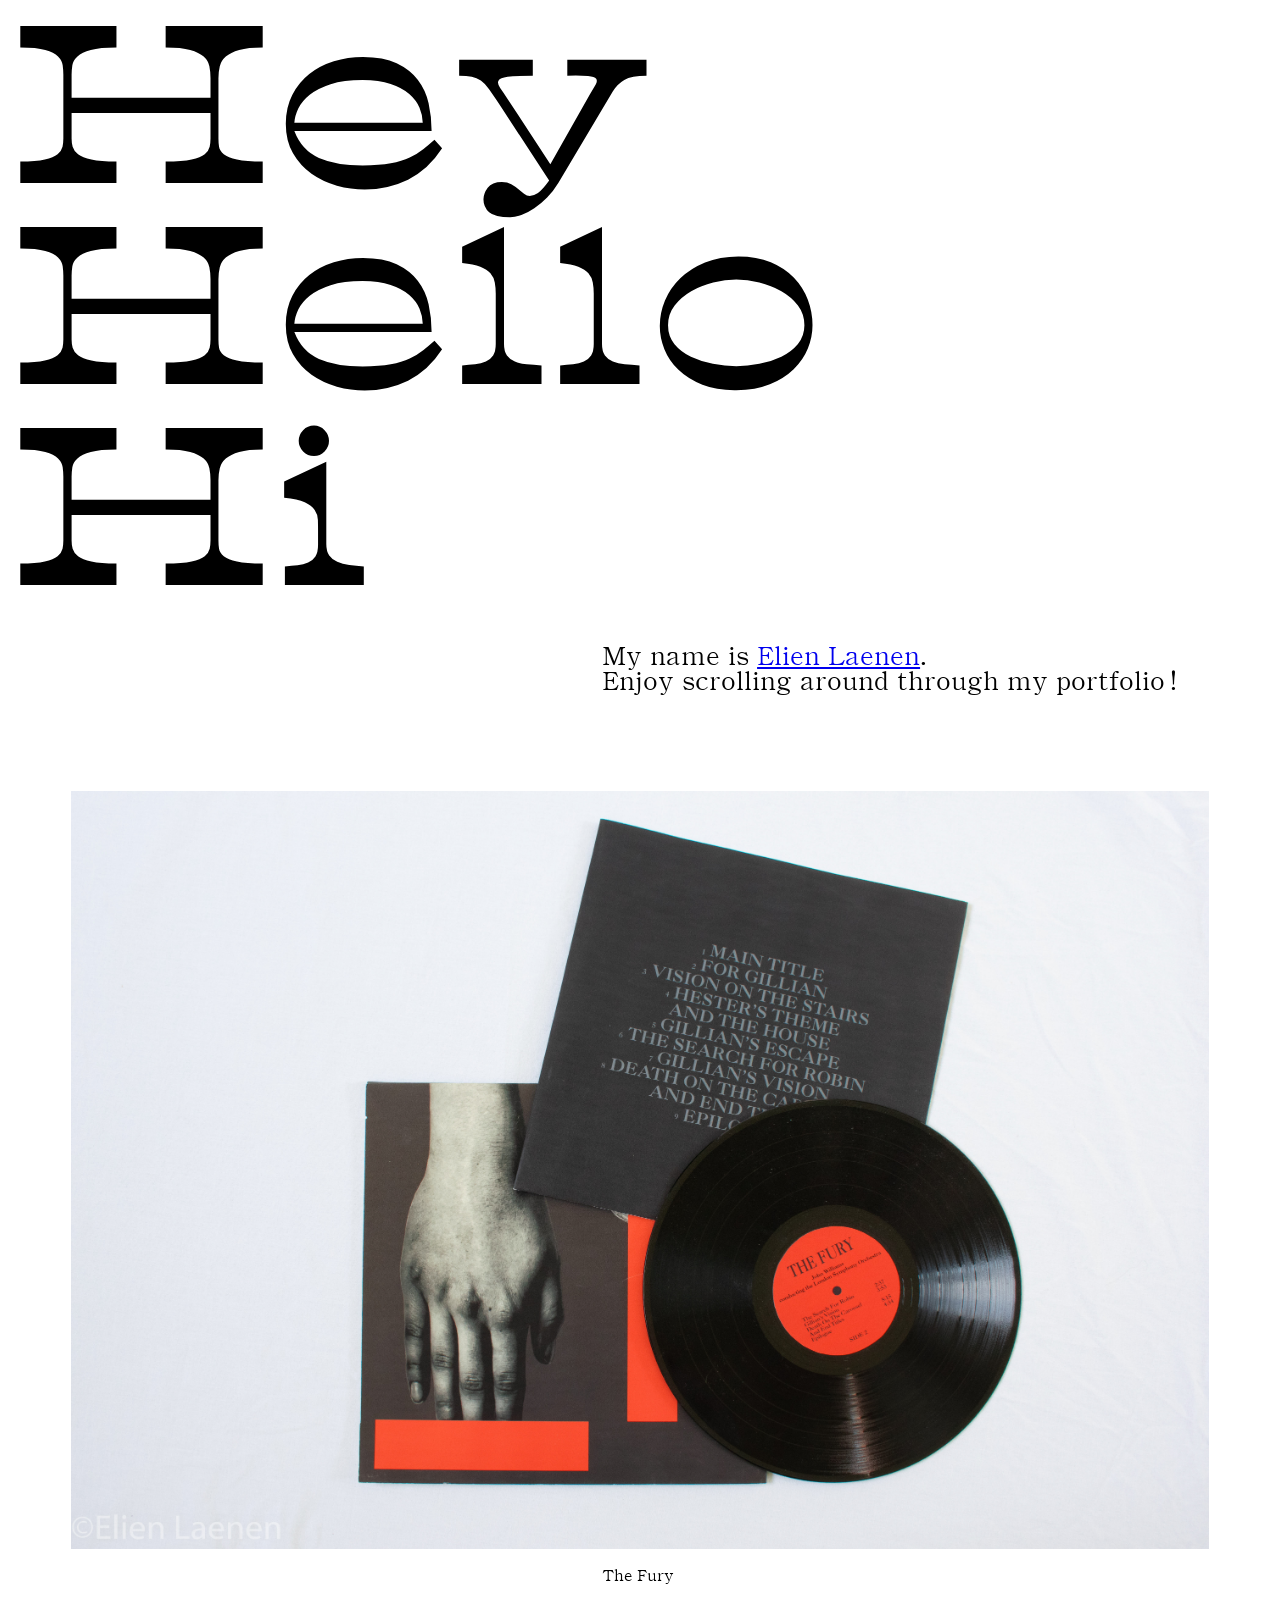
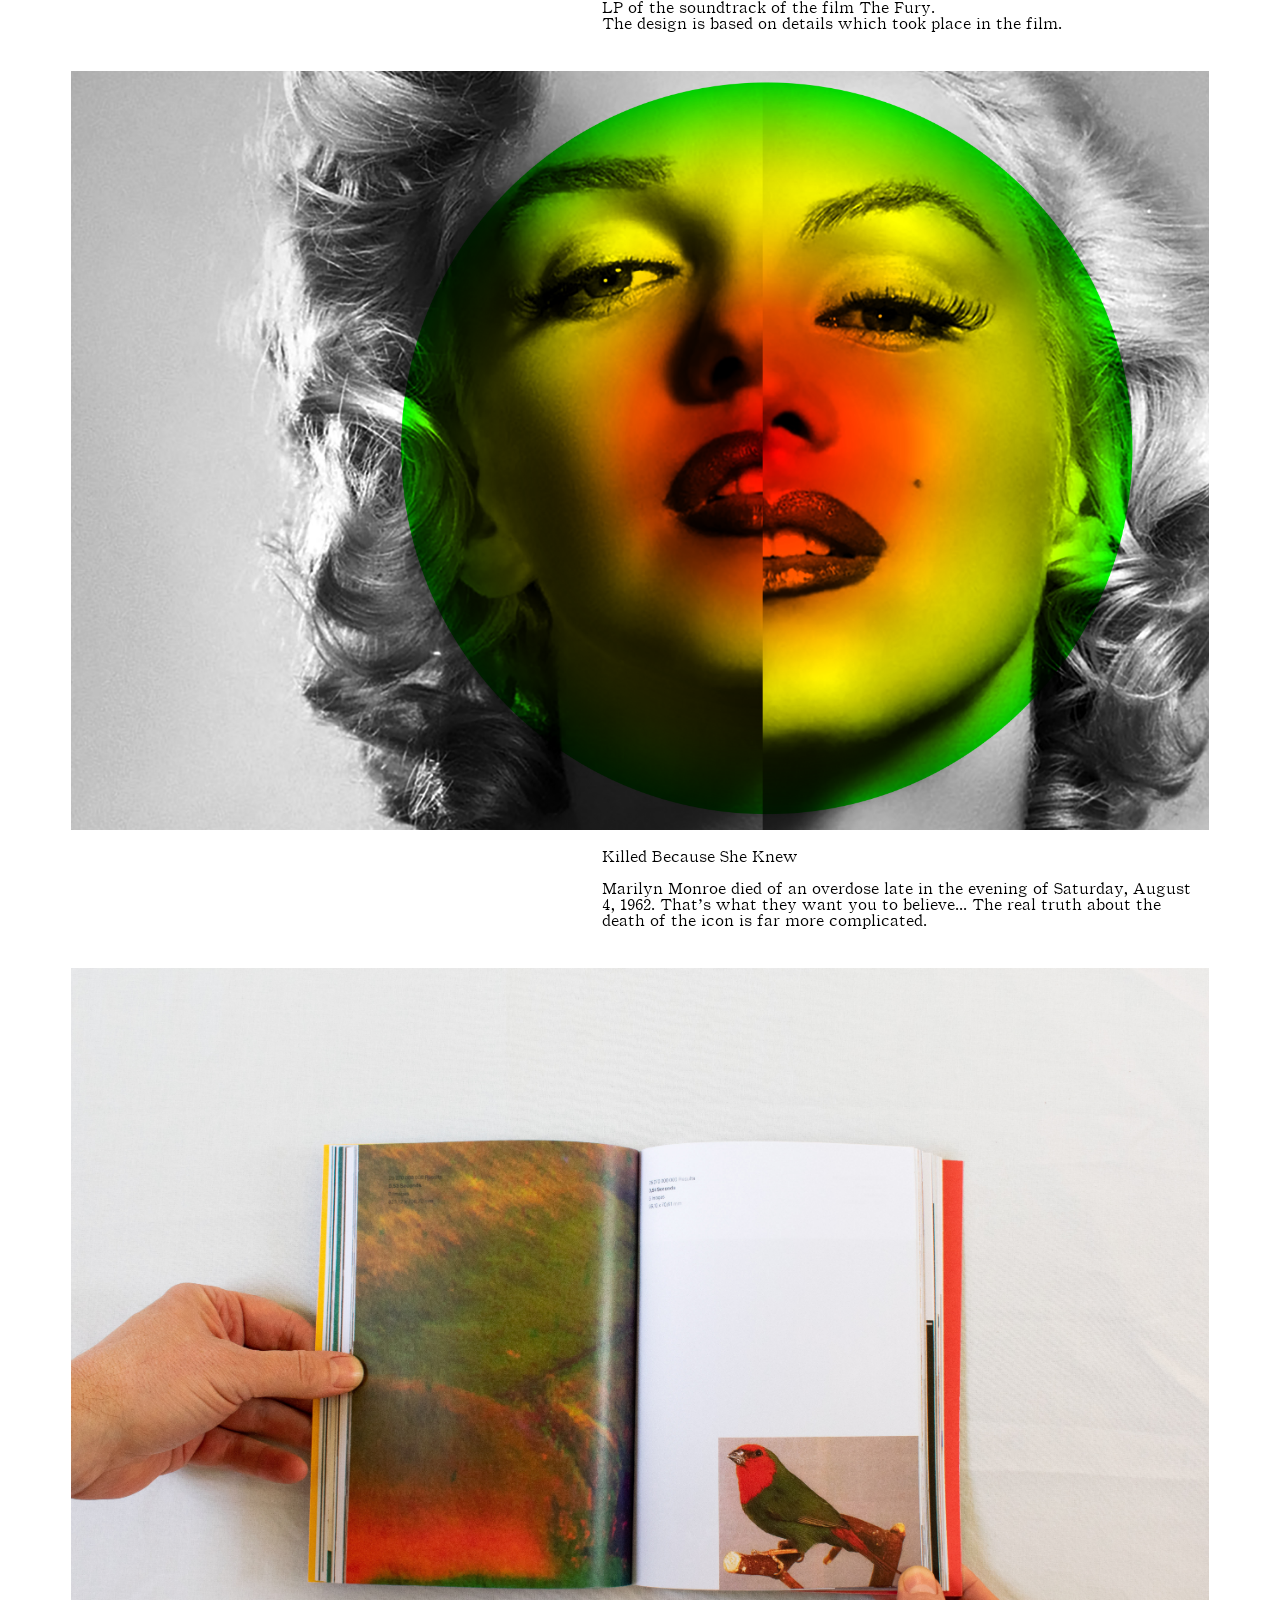
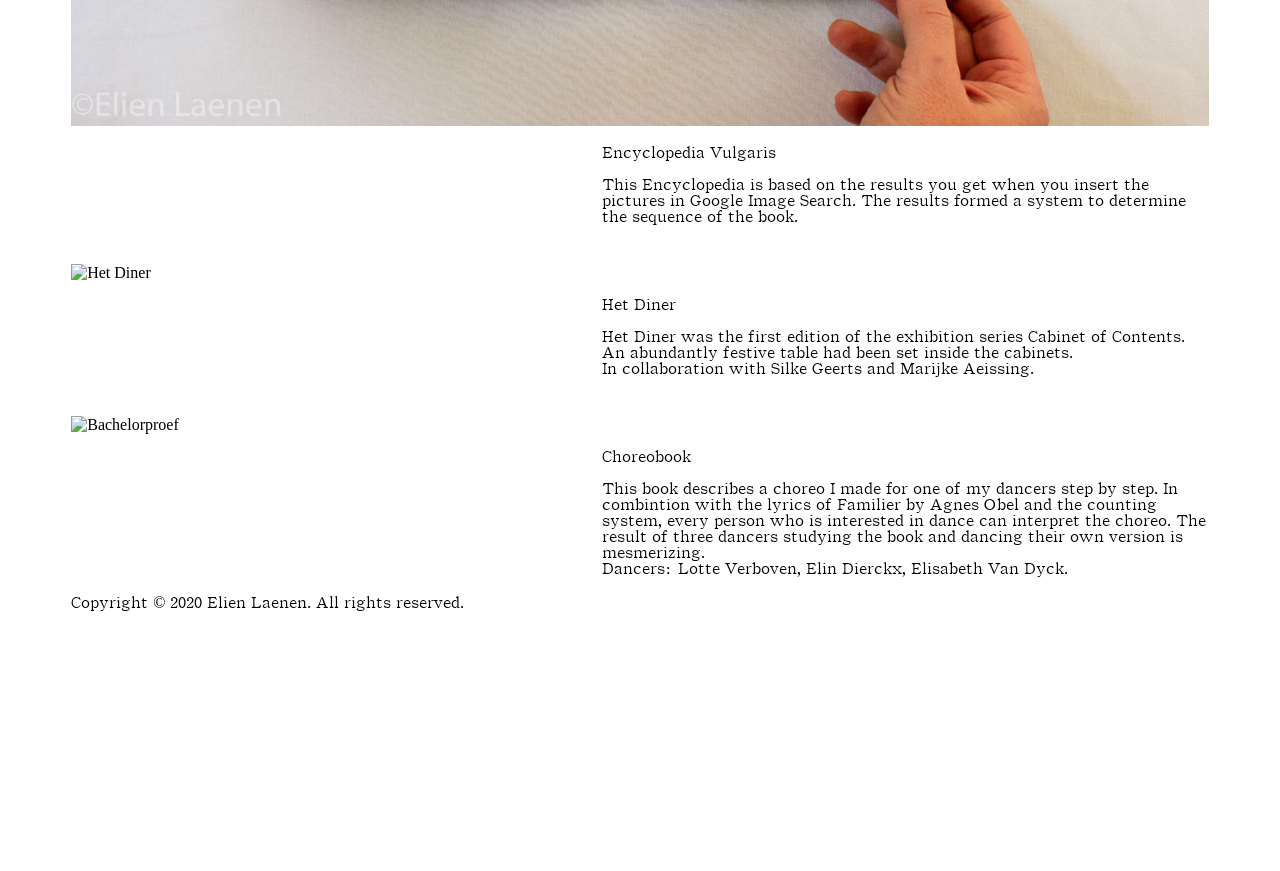
==== commit ee0fa171: "Update index.html" ====
--- a/index.html
+++ b/index.html
@@ -32,7 +32,7 @@
 
 
     <h1>
-        <div class="animated" style="font-size:6vw;">
+        <div class="animated" style="font-size:4vw;">
             <span>Hey</span>
             <span>Hello</span>
             <span>Hi</span>
--- a/Elien.css
+++ b/Elien.css
@@ -61,32 +61,45 @@
     }
 }
 
+
+
 h1 span {
+
+    font-size: 600%;
+    font-size-adjust: auto;
+    padding-right: 5%;
     font-family: "drupeletregular";
-    font-size: 1700%;
-    text-align: center;
-    font-weight: normal;
+    text-align: left;
+    font-weight: normal;
+    display: inline-block;
     animation-name: h1;
     animation-duration: 3s;
     animation-direction: alternate;
 
+
     -webkit-animation: fade-in 2s ease-in 0s infinite alternate both;
     animation: fade-in 2s ease-in 0s infinite alternate both;
 }
 
 h1 span:nth-child(2) {
+    display: inline-block;
+    width: 100%;
     animation-delay: 2s;
     -ms-animation-delay: 2s;
     -webkit-animation-delay: 2s;
 }
 
 h1 span:nth-child(3) {
+    display: inline-block;
+    width: 100%;
     animation-delay: 3s;
     -ms-animation-delay: 3s;
     -webkit-animation-delay: 3s;
 }
 
 h1 span:nth-child(4) {
+    display: inline-block;
+    width: 100%;
     animation-delay: 5s;
     -ms-animation-delay: 5s;
     -webkit-animation-delay: 5s;
@@ -106,6 +119,7 @@
     font-weight: normal;
     font-size: 100%;
     padding-left: 47%;
+    padding-right: 5%;
 }
 
 h4 {
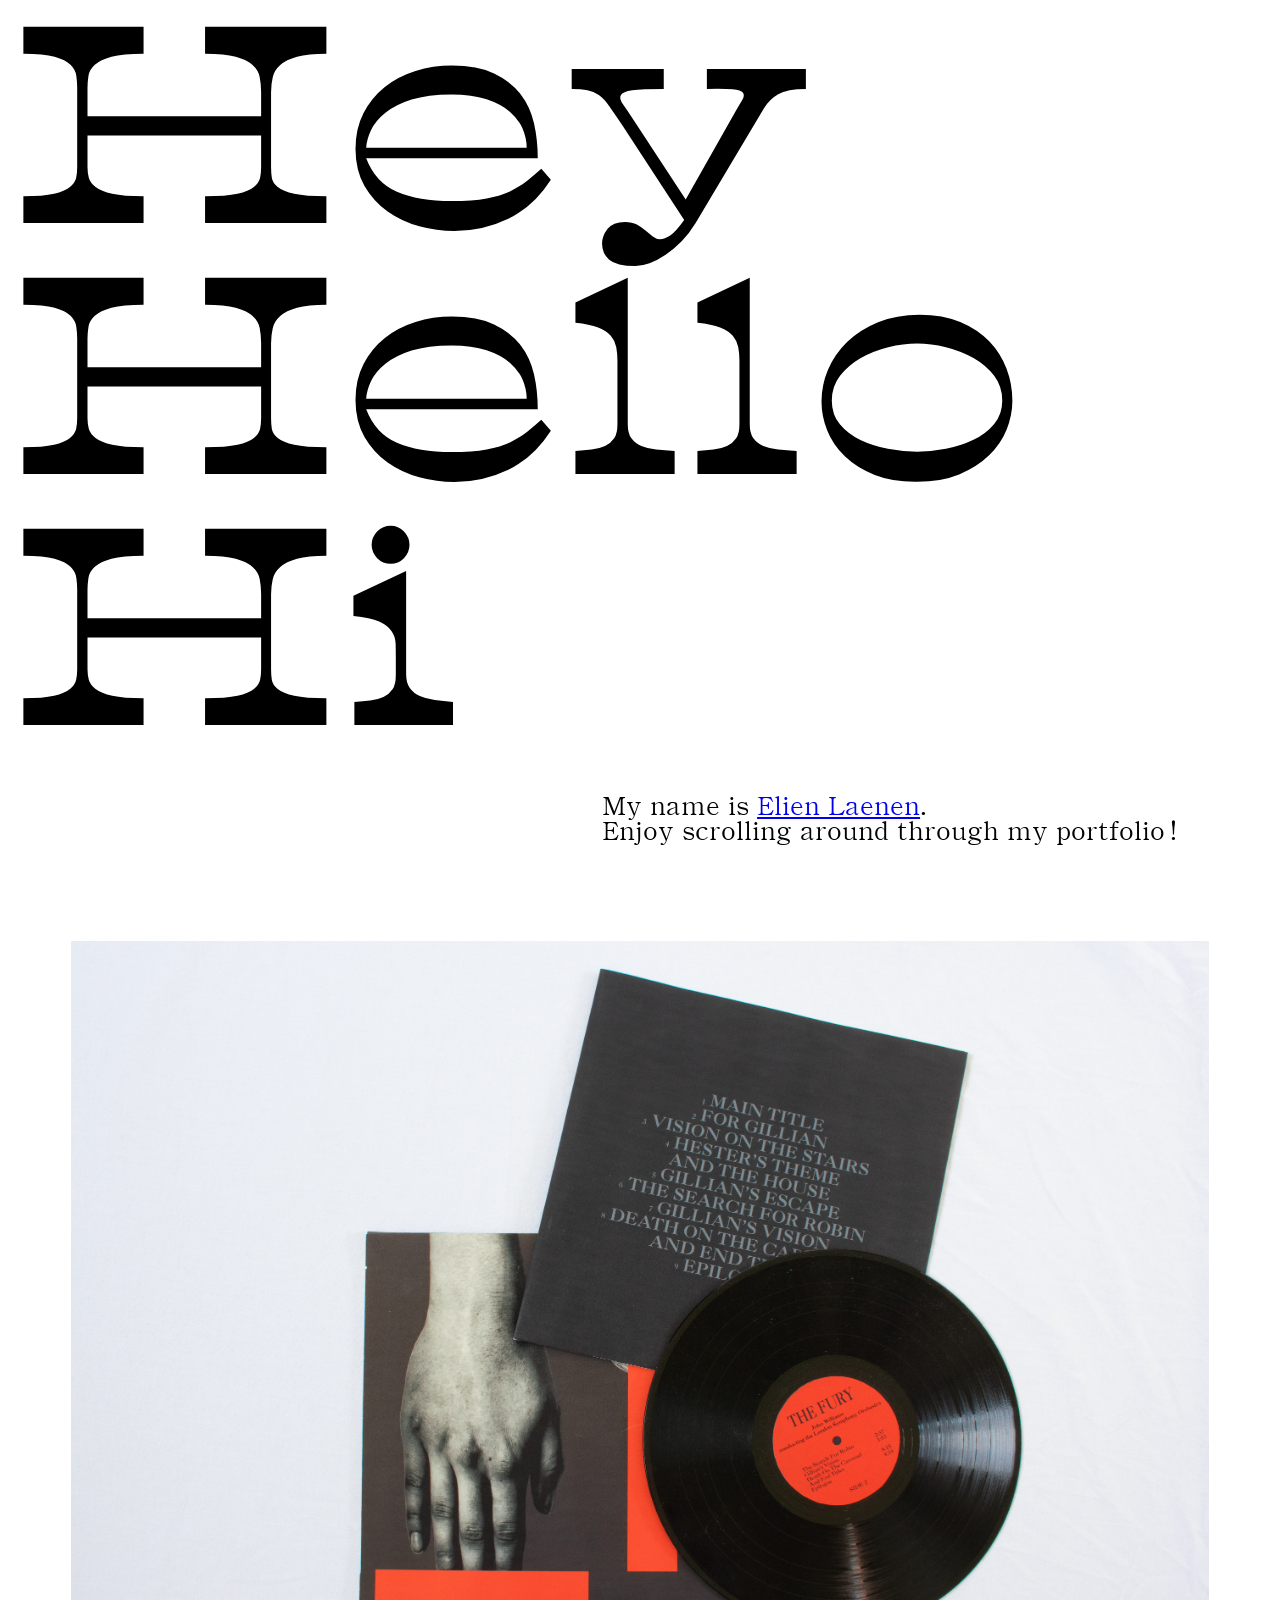
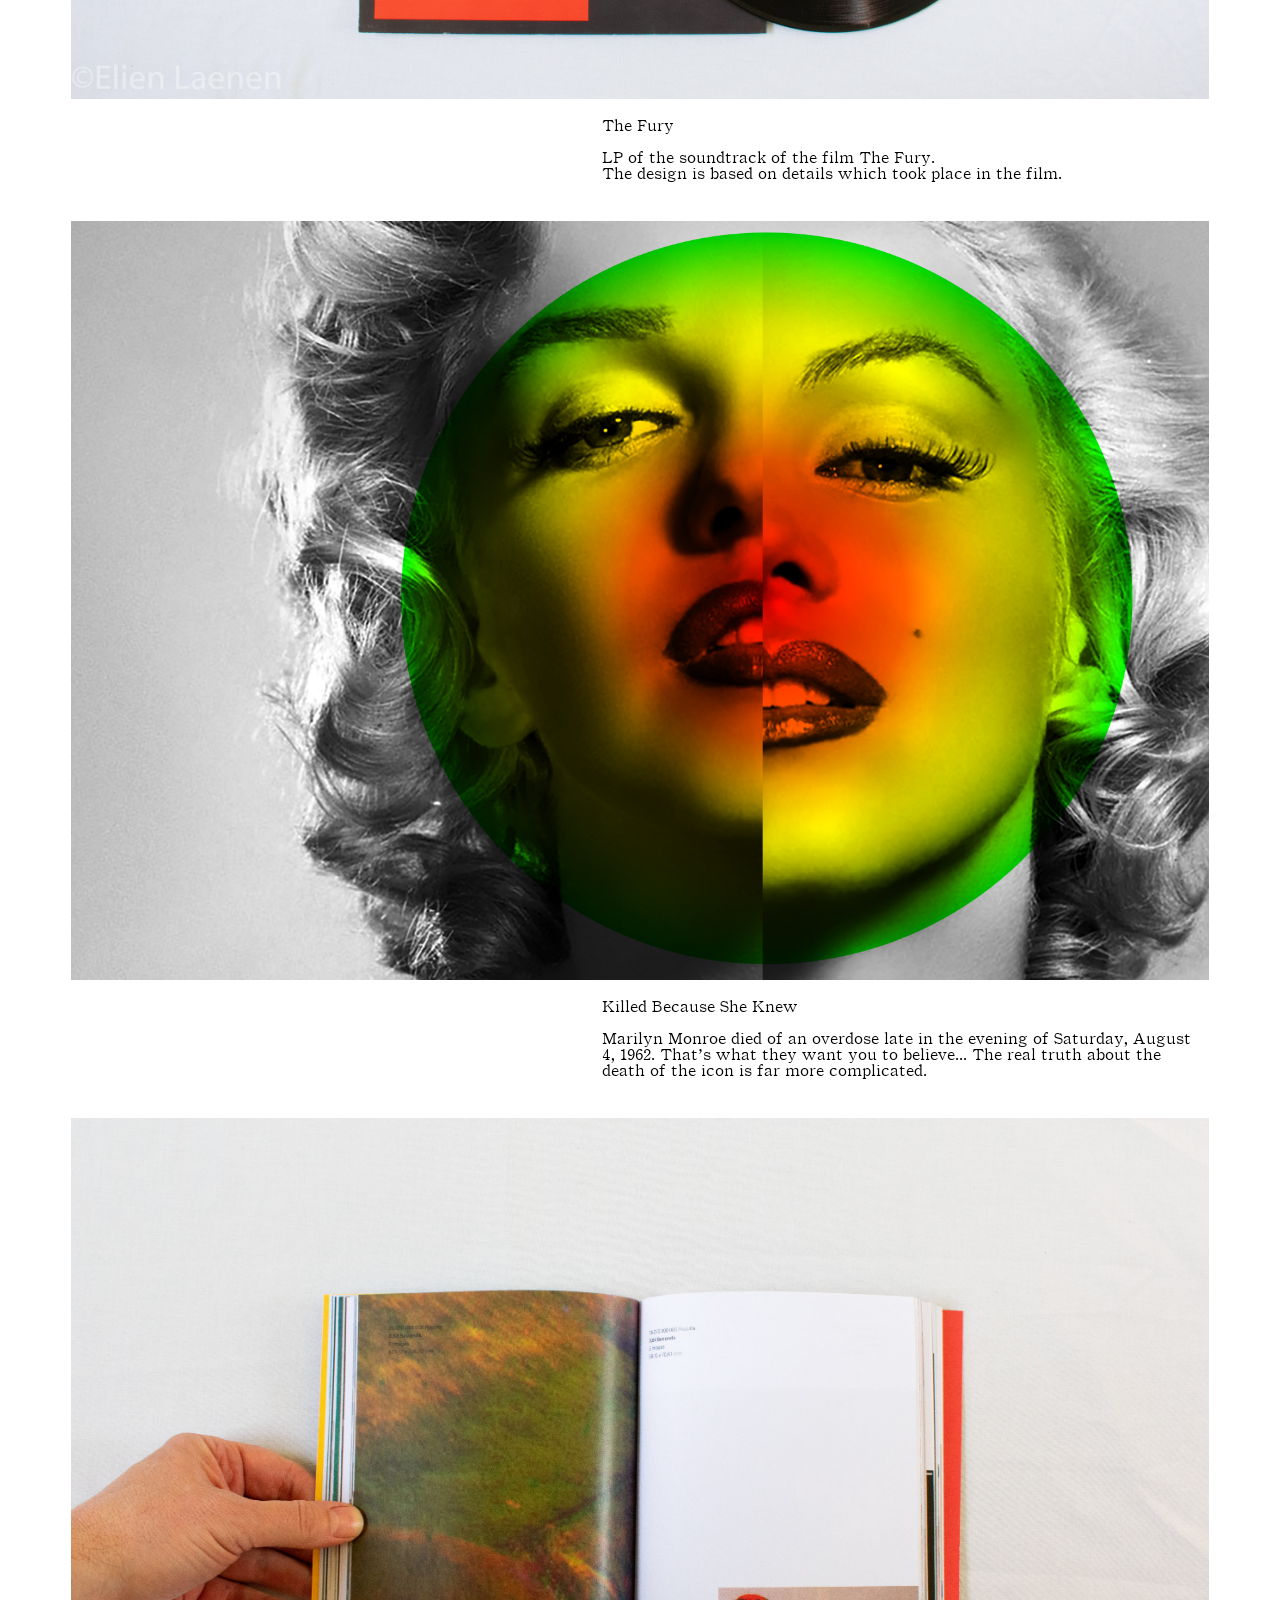
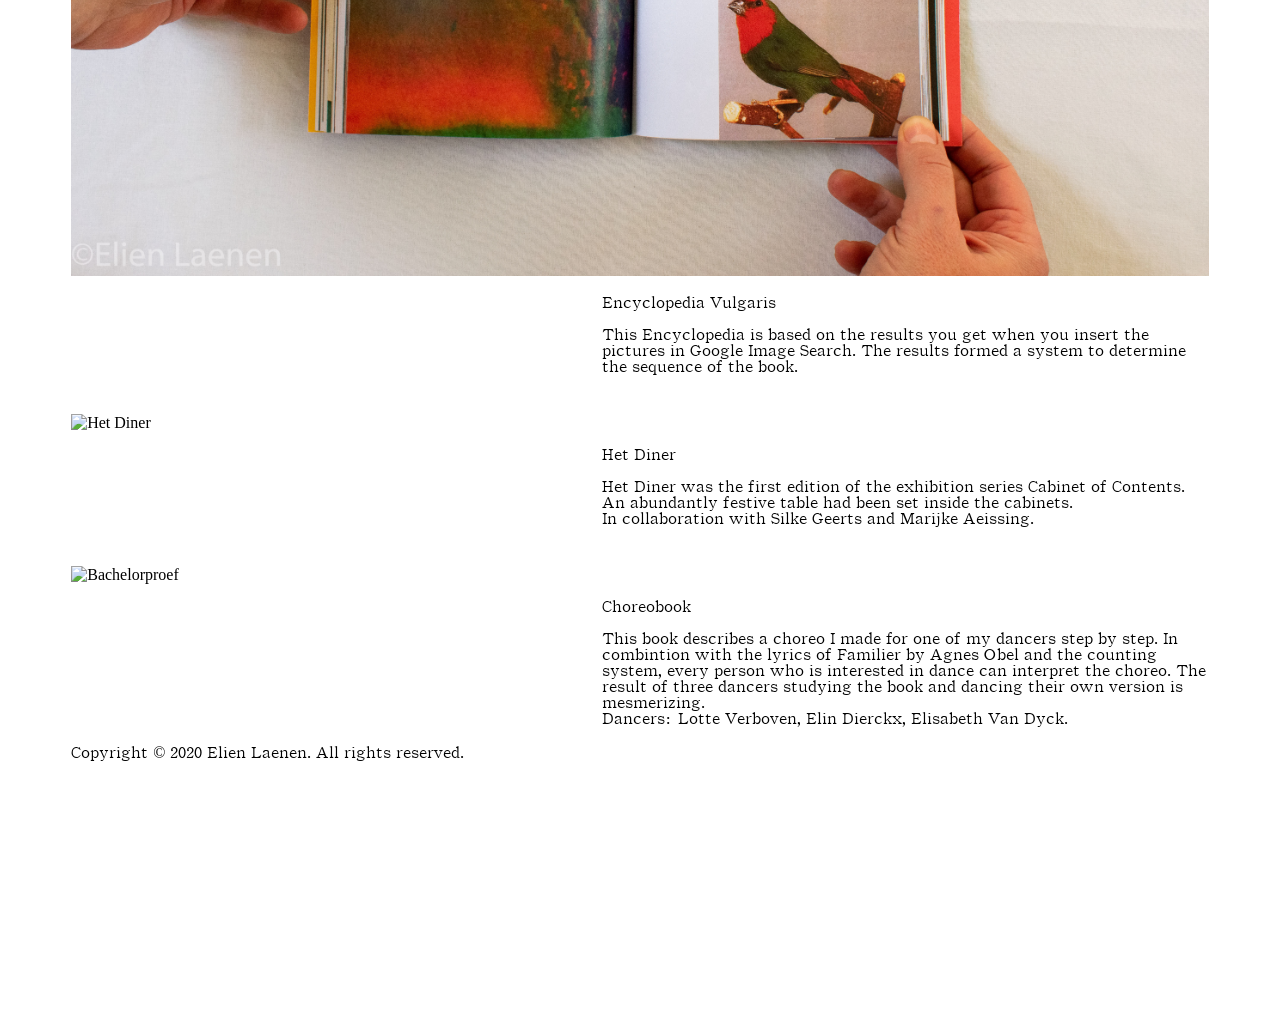
==== commit d912ecf0: "Update index.html" ====
--- a/index.html
+++ b/index.html
@@ -32,7 +32,7 @@
 
 
     <h1>
-        <div class="animated" style="font-size:4vw;">
+        <div class="animated" style="font-size:6vw;">
             <span>Hey</span>
             <span>Hello</span>
             <span>Hi</span>
--- a/Elien.css
+++ b/Elien.css
@@ -65,8 +65,7 @@
 
 h1 span {
 
-    font-size: 600%;
-    font-size-adjust: auto;
+    font-size: 500%;
     padding-right: 5%;
     font-family: "drupeletregular";
     text-align: left;
@@ -83,7 +82,6 @@
 
 h1 span:nth-child(2) {
     display: inline-block;
-    width: 100%;
     animation-delay: 2s;
     -ms-animation-delay: 2s;
     -webkit-animation-delay: 2s;
@@ -91,7 +89,6 @@
 
 h1 span:nth-child(3) {
     display: inline-block;
-    width: 100%;
     animation-delay: 3s;
     -ms-animation-delay: 3s;
     -webkit-animation-delay: 3s;
@@ -99,7 +96,6 @@
 
 h1 span:nth-child(4) {
     display: inline-block;
-    width: 100%;
     animation-delay: 5s;
     -ms-animation-delay: 5s;
     -webkit-animation-delay: 5s;
